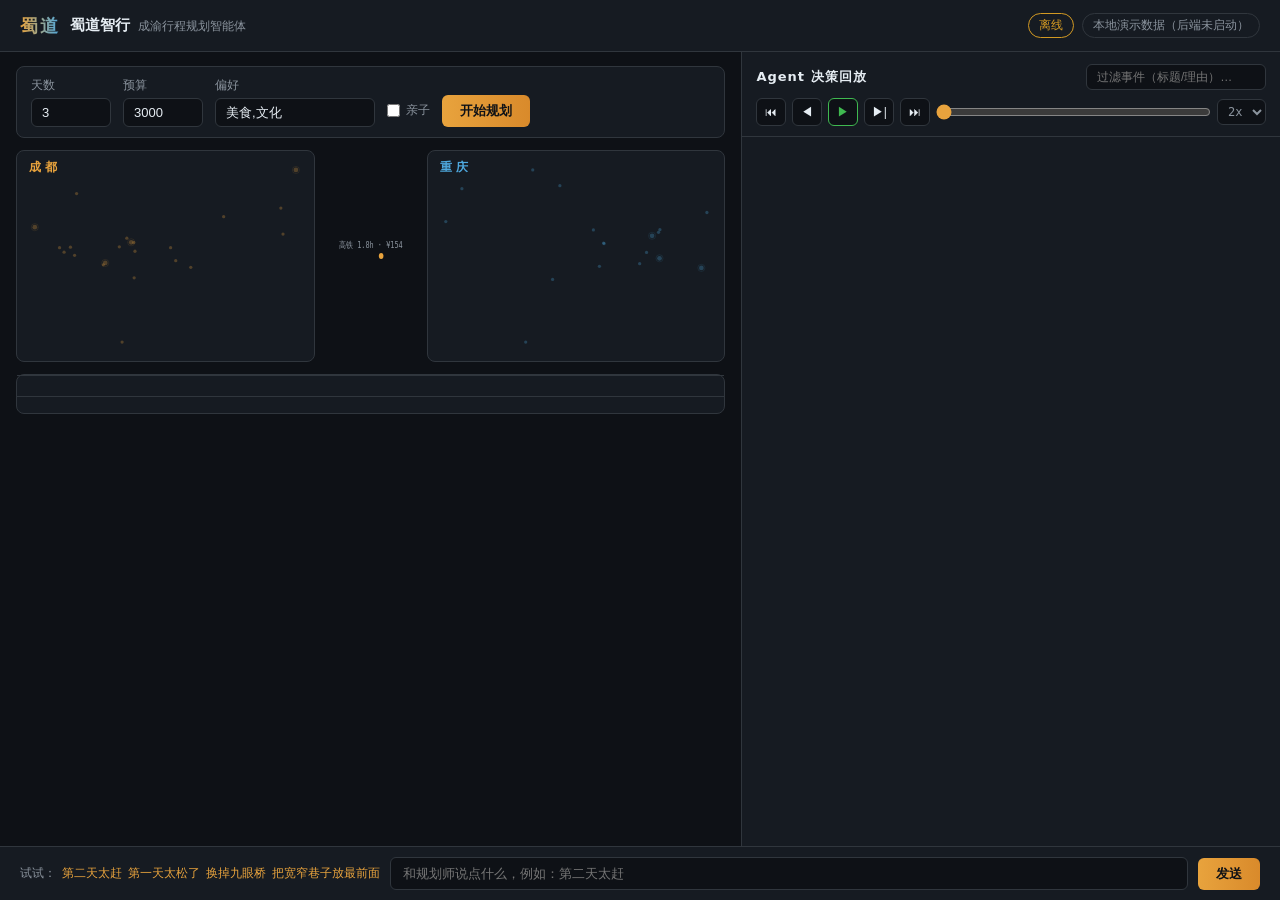
==== static/index.html @ ad7dbbbe "蜀道智行 W1+W2 基线：三段式管线 + FastAPI/SSE 后端 + 零构建前端（60 passed） - 规划→校验→叙事三段式管线：贪心装箱 + 软硬分级规则引擎（V3 软提醒 advis" ====
<!DOCTYPE html>
<html lang="zh-CN">
<head>
<meta charset="UTF-8">
<meta name="viewport" content="width=device-width, initial-scale=1.0">
<title>蜀道智行 · 成渝行程规划智能体</title>
<link rel="stylesheet" href="style.css">
</head>
<body>
<header class="topbar">
  <div class="brand">
    <span class="brand-mark">蜀道</span>
    <h1>蜀道智行<span class="brand-sub">成渝行程规划智能体</span></h1>
  </div>
  <div class="badges">
    <span class="badge badge-offline" id="badge-offline">离线</span>
    <span class="badge" id="badge-api">检测中…</span>
  </div>
</header>

<div class="layout">
  <!-- 左栏：参数 + 双城路线图 + 逐日行程 -->
  <main class="left">
    <form class="params" id="params-form">
      <label>天数<input id="p-days" type="number" min="1" max="5" value="3"></label>
      <label>预算<input id="p-budget" type="number" min="500" step="100" value="3000"></label>
      <label>偏好<input id="p-tags" type="text" value="美食,文化" placeholder="美食,文化,亲子…"></label>
      <label class="chk"><input id="p-family" type="checkbox">亲子</label>
      <button type="submit" class="btn-primary" id="btn-run">开始规划</button>
    </form>

    <section class="map-row">
      <div class="map-card">
        <div class="map-title c-cd">成都</div>
        <div id="map-chengdu" class="map-svg"></div>
      </div>
      <div class="rail-link" id="rail-link" title="成渝高铁 1.8h ¥154">
        <svg viewBox="0 0 120 40" preserveAspectRatio="none">
          <defs>
            <linearGradient id="railGrad" x1="0" y1="0" x2="1" y2="0">
              <stop offset="0" stop-color="#E8A33D"/>
              <stop offset="1" stop-color="#4EA8DE"/>
            </linearGradient>
          </defs>
          <line x1="4" y1="20" x2="116" y2="20" stroke="url(#railGrad)"
                stroke-width="2" stroke-dasharray="7 5" class="rail-dash"/>
          <circle r="3" fill="#E8A33D" class="rail-dot">
            <animateMotion dur="2.4s" repeatCount="indefinite" path="M4,20 L116,20"/>
          </circle>
          <text x="60" y="12" class="rail-text" text-anchor="middle">高铁 1.8h · ¥154</text>
        </svg>
      </div>
      <div class="map-card">
        <div class="map-title c-cq">重庆</div>
        <div id="map-chongqing" class="map-svg"></div>
      </div>
    </section>

    <section class="days">
      <nav class="day-tabs" id="day-tabs"></nav>
      <div class="day-panel" id="day-panel"></div>
      <div class="budget-bar" id="budget-bar"></div>
    </section>
  </main>

  <!-- 右栏：Agent 决策回放 -->
  <aside class="right">
    <div class="player-head">
      <h2>Agent 决策回放</h2>
      <input id="evt-search" type="search" placeholder="过滤事件（标题/理由）…">
    </div>
    <div class="player-ctrl">
      <button id="pc-first" title="跳到开头">⏮</button>
      <button id="pc-prev" title="上一步">◀</button>
      <button id="pc-play" class="pc-play" title="播放/暂停">▶</button>
      <button id="pc-next" title="下一步">▶|</button>
      <button id="pc-last" title="跳到结尾">⏭</button>
      <input id="pc-seek" type="range" min="0" max="0" value="0" step="1">
      <select id="pc-speed">
        <option value="1">1x</option><option value="2" selected>2x</option><option value="4">4x</option>
      </select>
    </div>
    <div class="evt-list" id="event-list"></div>
  </aside>
</div>

<footer class="chat-bar">
  <span class="chat-hint" id="chat-hints">试试：</span>
  <input id="chat-input" type="text" placeholder="和规划师说点什么，例如：第二天太赶">
  <button class="btn-primary" id="btn-send">发送</button>
</footer>

<script type="module" src="js/main.js"></script>
</body>
</html>
---- static/style.css ----
/* 蜀道智行 · 深色工程主题（设计方向：线性美学，1px 描边，无厚重阴影） */
:root {
  --bg: #0E1116;
  --panel: #161B22;
  --border: #30363D;
  --fg: #E6EDF3;
  --fg-dim: #8B949E;
  --cd: #E8A33D;          /* 成都·暖橙 */
  --cq: #4EA8DE;          /* 重庆·江蓝 */
  --bad: #F85149;         /* 硬违规 */
  --ok: #3FB950;          /* 校验通过 */
  --tool: #A371F7;        /* 工具调用 */
  --warn: #D29922;        /* advisory 软提醒 */
  --unfix: #DB6D28;       /* unfixable 停试 */
  --mono: ui-monospace, "JetBrains Mono", Consolas, monospace;
  --sans: system-ui, "PingFang SC", "Microsoft YaHei", sans-serif;
}

* { box-sizing: border-box; margin: 0; padding: 0; }
html, body { height: 100%; }
body {
  background: var(--bg);
  color: var(--fg);
  font-family: var(--sans);
  font-size: 14px;
  display: flex;
  flex-direction: column;
  overflow: hidden;
}

/* ── 顶栏 ─────────────────────────── */
.topbar {
  height: 52px; flex: none;
  display: flex; align-items: center; justify-content: space-between;
  padding: 0 20px;
  border-bottom: 1px solid var(--border);
  background: var(--panel);
}
.brand { display: flex; align-items: center; gap: 10px; }
.brand-mark {
  font-weight: 700; letter-spacing: 2px;
  background: linear-gradient(90deg, var(--cd), var(--cq));
  -webkit-background-clip: text; background-clip: text; color: transparent;
  font-size: 18px;
}
.topbar h1 { font-size: 15px; font-weight: 600; }
.brand-sub { color: var(--fg-dim); font-weight: 400; font-size: 12px; margin-left: 8px; }
.badges { display: flex; gap: 8px; }
.badge {
  font-size: 12px; padding: 3px 10px; border-radius: 999px;
  border: 1px solid var(--border); color: var(--fg-dim);
}
.badge-offline { border-color: var(--warn); color: var(--warn); }
.badge-live { border-color: var(--ok); color: var(--ok); }
.badge-error { border-color: var(--bad); color: var(--bad); font-weight: 600; }

/* ── 主布局 ────────────────────────── */
.layout {
  flex: 1; min-height: 0;
  display: grid;
  grid-template-columns: 58% 42%;
}
.left {
  padding: 14px 16px;
  display: flex; flex-direction: column; gap: 12px;
  overflow-y: auto;
  border-right: 1px solid var(--border);
}
.right {
  display: flex; flex-direction: column;
  min-height: 0; background: var(--panel);
}

/* ── 参数条 ────────────────────────── */
.params {
  display: flex; align-items: flex-end; gap: 12px;
  background: var(--panel); border: 1px solid var(--border);
  border-radius: 8px; padding: 10px 14px; flex-wrap: wrap;
}
.params label { display: flex; flex-direction: column; gap: 4px; font-size: 12px; color: var(--fg-dim); }
.params input[type="number"], .params input[type="text"] {
  background: var(--bg); border: 1px solid var(--border); border-radius: 6px;
  color: var(--fg); padding: 6px 10px; font-size: 13px; outline: none;
}
.params input:focus { border-color: var(--cd); }
#p-days, #p-budget { width: 80px; }
#p-tags { width: 160px; }
.chk { flex-direction: row !important; align-items: center; gap: 6px !important; padding-bottom: 8px; }
.btn-primary {
  background: linear-gradient(90deg, var(--cd), #d98a2b);
  border: none; border-radius: 6px; color: #0E1116;
  font-weight: 600; font-size: 13px; padding: 7px 18px; cursor: pointer;
  transition: opacity .15s;
}
.btn-primary:hover { opacity: .88; }
.btn-primary:disabled { opacity: .45; cursor: not-allowed; }

/* ── 双城地图 ─────────────────────── */
.map-row { display: flex; gap: 10px; align-items: stretch; }
.map-card {
  flex: 1; background: var(--panel); border: 1px solid var(--border);
  border-radius: 8px; overflow: hidden; position: relative;
}
.map-title {
  position: absolute; top: 8px; left: 12px; z-index: 2;
  font-size: 12px; letter-spacing: 4px; font-weight: 600;
}
.c-cd { color: var(--cd); }
.c-cq { color: var(--cq); }
.map-svg { height: 240px; }
.map-svg svg { width: 100%; height: 100%; display: block; }
.rail-link { width: 92px; flex: none; display: flex; align-items: center; }
.rail-link svg { width: 100%; height: 40px; }
.rail-dash { animation: railFlow 1.2s linear infinite; }
@keyframes railFlow { to { stroke-dashoffset: -24; } }
.rail-text { fill: var(--fg-dim); font-size: 9px; font-family: var(--mono); }

.poi-marker { cursor: pointer; transition: opacity .25s, r .2s; }
.poi-marker.dim { opacity: .28; }
.poi-marker.done { stroke: var(--ok); stroke-width: 1.5; }
.route-line { fill: none; stroke-linecap: round; stroke-linejoin: round; transition: opacity .3s; }
.route-line.dim { opacity: .12; }
.poi-tip {
  position: absolute; pointer-events: none; z-index: 5;
  background: #0d1117; border: 1px solid var(--border); border-radius: 6px;
  padding: 8px 10px; font-size: 12px; max-width: 220px;
  opacity: 0; transition: opacity .15s;
}
.poi-tip.on { opacity: 1; }
.poi-tip .t-name { font-weight: 600; margin-bottom: 4px; }
.poi-tip .t-row { color: var(--fg-dim); font-family: var(--mono); font-size: 11px; }

.daytag { font-family: var(--mono); font-size: 10px; fill: var(--fg-dim); }

/* ── 逐日行程 ─────────────────────── */
.days { background: var(--panel); border: 1px solid var(--border); border-radius: 8px; }
.day-tabs { display: flex; border-bottom: 1px solid var(--border); }
.day-tab {
  padding: 8px 18px; font-size: 13px; color: var(--fg-dim); cursor: pointer;
  border-bottom: 2px solid transparent; transition: color .15s;
}
.day-tab.on { color: var(--fg); border-bottom-color: var(--cd); font-weight: 600; }
.day-panel { padding: 10px 16px; max-height: 260px; overflow-y: auto; }

.it-item { display: flex; gap: 12px; padding: 8px 0; border-bottom: 1px dashed #21262d; }
.it-item:last-child { border-bottom: none; }
.it-time { font-family: var(--mono); font-size: 11px; color: var(--fg-dim); width: 88px; flex: none; padding-top: 2px; }
.it-body { flex: 1; min-width: 0; }
.it-name { font-weight: 600; font-size: 13px; }
.it-name .price { color: var(--warn); font-family: var(--mono); font-size: 11px; margin-left: 6px; }
.it-tags { margin: 4px 0; display: flex; flex-wrap: wrap; gap: 4px; }
.it-tag {
  font-size: 11px; color: var(--cd); border: 1px solid #3d2c12;
  background: #1a150b; border-radius: 4px; padding: 1px 6px;
}
.it-sum { color: var(--fg-dim); font-size: 12px; line-height: 1.5; }
.it-reasons { font-size: 11px; color: var(--fg-dim); margin-top: 3px; font-family: var(--mono); }
.it-meal { color: var(--fg-dim); font-size: 12px; }
.it-rail {
  height: 22px; border-radius: 5px; display: flex; align-items: center; padding-left: 10px;
  font-family: var(--mono); font-size: 11px; color: #0E1116; font-weight: 600;
  background: linear-gradient(90deg, var(--cd), var(--cq));
}
.it-item.advisory { border-left: 3px solid var(--warn); padding-left: 8px; }
/* F2：被规则移除的点位（行程卡删除线标记） */
.it-removed { opacity: .55; }
.it-removed .rm-tag {
  font-size: 10px; color: var(--bad); border: 1px solid #5b2320;
  background: #1d1210; border-radius: 4px; padding: 1px 6px; margin-left: 6px;
}
/* F5：流式跟随态——播放器置灰并提示"实时接收中" */
.player-ctrl.streaming { opacity: .55; }
.player-ctrl.streaming::after {
  content: "实时接收中…";
  font-size: 11px; color: var(--warn); margin-left: 6px; font-family: var(--mono);
}

.day-load {
  display: flex; gap: 16px; font-family: var(--mono); font-size: 11px;
  color: var(--fg-dim); padding: 8px 16px; border-top: 1px solid var(--border);
}
.day-load .over { color: var(--bad); font-weight: 600; }
.day-narrative {
  margin: 0 16px 10px; padding: 10px 12px; font-size: 12.5px; line-height: 1.7;
  color: #d0d7de; background: #10151c; border-left: 3px solid var(--cd); border-radius: 0 6px 6px 0;
}
.budget-bar {
  padding: 8px 16px; border-top: 1px solid var(--border);
  font-family: var(--mono); font-size: 12px; color: var(--fg-dim);
  display: flex; gap: 8px; align-items: center; flex-wrap: wrap;
}
.budget-bar .total { color: var(--fg); font-weight: 600; }
.budget-bar .over { color: var(--bad); }

/* ── 右侧：回放器 ─────────────────── */
.player-head {
  display: flex; align-items: center; justify-content: space-between;
  padding: 12px 14px 8px; gap: 10px;
}
.player-head h2 { font-size: 13px; font-weight: 600; letter-spacing: 1px; }
#evt-search {
  width: 180px; background: var(--bg); border: 1px solid var(--border);
  border-radius: 6px; color: var(--fg); padding: 5px 10px; font-size: 12px; outline: none;
}
.player-ctrl {
  display: flex; align-items: center; gap: 6px; padding: 0 14px 10px;
  border-bottom: 1px solid var(--border);
}
.player-ctrl button {
  background: var(--bg); border: 1px solid var(--border); color: var(--fg);
  border-radius: 6px; width: 30px; height: 28px; cursor: pointer; font-size: 12px;
  transition: border-color .15s;
}
.player-ctrl button:hover { border-color: var(--fg-dim); }
.pc-play { border-color: var(--ok) !important; color: var(--ok) !important; }
#pc-seek { flex: 1; accent-color: var(--cd); }
#pc-speed {
  background: var(--bg); color: var(--fg-dim); border: 1px solid var(--border);
  border-radius: 6px; font-size: 12px; padding: 4px 6px; font-family: var(--mono);
}

.evt-list { flex: 1; overflow-y: auto; padding: 8px 0 16px; }
.evt {
  display: grid; grid-template-columns: 44px 18px 1fr; gap: 6px;
  padding: 6px 14px; cursor: pointer; border-left: 2px solid transparent;
  transition: background .12s;
}
.evt:hover { background: #1c2128; }
.evt.cur { background: #1c2128; border-left-color: var(--cd); }
.evt.future { opacity: .38; }
.evt.hidden { display: none; }
.evt-seq { font-family: var(--mono); font-size: 11px; color: var(--fg-dim); padding-top: 1px; }
.evt-icon { font-size: 12px; text-align: center; padding-top: 1px; }
.evt-title { font-size: 12.5px; line-height: 1.45; }
.evt-reason {
  grid-column: 3; font-size: 11px; color: var(--fg-dim); line-height: 1.5;
  padding-left: 2px; word-break: break-all;
}
.evt-stage { font-size: 10px; font-family: var(--mono); margin-right: 6px; opacity: .8; }
.st-plan { color: var(--cq); }
.st-validate { color: var(--warn); }
.st-narrate { color: #d2a8ff; }
.st-system { color: var(--ok); }
.st-revise { color: var(--cd); }
/* type 图标着色（软硬分级） */
.ty-tool_call, .ty-tool_result { color: var(--tool); }
.ty-decision { color: var(--cd); }
.ty-violation { color: var(--bad); }
.ty-pass { color: var(--ok); }
.ty-advisory { color: var(--warn); }
.ty-unfixable { color: var(--unfix); }
.ty-fallback { color: var(--warn); }

/* ── 底部对话条 ────────────────────── */
.chat-bar {
  height: 54px; flex: none;
  display: flex; align-items: center; gap: 10px;
  padding: 0 20px; border-top: 1px solid var(--border); background: var(--panel);
}
.chat-hint { font-size: 12px; color: var(--fg-dim); white-space: nowrap; }
.chat-hint span { color: var(--cd); cursor: pointer; margin-left: 6px; }
.chat-hint span:hover { text-decoration: underline; }
#chat-input {
  flex: 1; background: var(--bg); border: 1px solid var(--border);
  border-radius: 6px; color: var(--fg); padding: 8px 12px; font-size: 13px; outline: none;
}
#chat-input:focus { border-color: var(--cd); }

/* ── 滚动条 ────────────────────────── */
::-webkit-scrollbar { width: 8px; height: 8px; }
::-webkit-scrollbar-thumb { background: var(--border); border-radius: 4px; }
::-webkit-scrollbar-track { background: transparent; }

/* ── 动效降级 ─────────────────────── */
@media (prefers-reduced-motion: reduce) {
  *, *::before, *::after { animation-duration: .01ms !important; transition-duration: .01ms !important; }
  .rail-dash { animation: none; }
}

/* ── 1366×768 适配 ────────────────── */
@media (max-width: 1400px) {
  .map-svg { height: 210px; }
  .day-panel { max-height: 220px; }
}
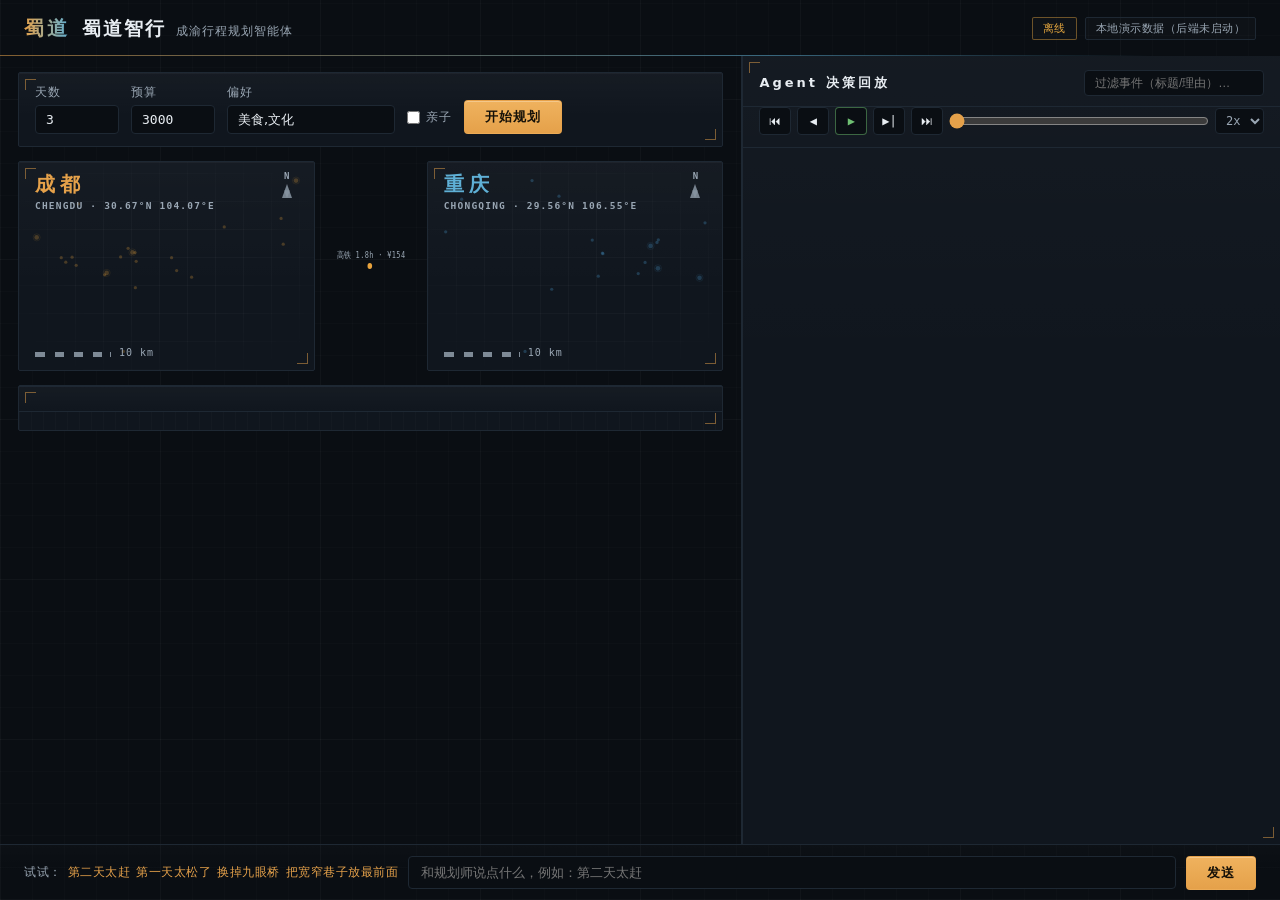
==== commit 2c94ff90: "Survey Atlas 视觉重设计：测绘图鉴方向（冒烟10/10 + 60 passed） - 墨色纸面色板替换 GitHub Dark；衬线标题+等宽读数双字体体系（零外部资源） - 图纸两级坐标" ====
--- a/static/index.html
+++ b/static/index.html
@@ -21,7 +21,7 @@
 <div class="layout">
   <!-- 左栏：参数 + 双城路线图 + 逐日行程 -->
   <main class="left">
-    <form class="params" id="params-form">
+    <form class="params panel-frame" id="params-form">
       <label>天数<input id="p-days" type="number" min="1" max="5" value="3"></label>
       <label>预算<input id="p-budget" type="number" min="500" step="100" value="3000"></label>
       <label>偏好<input id="p-tags" type="text" value="美食,文化" placeholder="美食,文化,亲子…"></label>
@@ -30,8 +30,12 @@
     </form>
 
     <section class="map-row">
-      <div class="map-card">
-        <div class="map-title c-cd">成都</div>
+      <div class="map-card panel-frame">
+        <div class="map-frame">
+          <div class="map-title c-cd"><span class="city-cn">成都</span><span class="city-meta">CHENGDU · 30.67°N 104.07°E</span></div>
+          <div class="map-scale"><span class="bar"></span>10 km</div>
+          <div class="compass"><span>N</span></div>
+        </div>
         <div id="map-chengdu" class="map-svg"></div>
       </div>
       <div class="rail-link" id="rail-link" title="成渝高铁 1.8h ¥154">
@@ -50,13 +54,17 @@
           <text x="60" y="12" class="rail-text" text-anchor="middle">高铁 1.8h · ¥154</text>
         </svg>
       </div>
-      <div class="map-card">
-        <div class="map-title c-cq">重庆</div>
+      <div class="map-card panel-frame">
+        <div class="map-frame">
+          <div class="map-title c-cq"><span class="city-cn">重庆</span><span class="city-meta">CHONGQING · 29.56°N 106.55°E</span></div>
+          <div class="map-scale"><span class="bar"></span>10 km</div>
+          <div class="compass"><span>N</span></div>
+        </div>
         <div id="map-chongqing" class="map-svg"></div>
       </div>
     </section>
 
-    <section class="days">
+    <section class="days panel-frame">
       <nav class="day-tabs" id="day-tabs"></nav>
       <div class="day-panel" id="day-panel"></div>
       <div class="budget-bar" id="budget-bar"></div>
@@ -64,7 +72,7 @@
   </main>
 
   <!-- 右栏：Agent 决策回放 -->
-  <aside class="right">
+  <aside class="right panel-frame">
     <div class="player-head">
       <h2>Agent 决策回放</h2>
       <input id="evt-search" type="search" placeholder="过滤事件（标题/理由）…">
--- a/static/style.css
+++ b/static/style.css
@@ -1,19 +1,31 @@
-/* 蜀道智行 · 深色工程主题（设计方向：线性美学，1px 描边，无厚重阴影） */
+/* ============================================================
+   蜀道智行 · Survey Atlas 视觉系统
+   方向：精密的西南旅行测绘图鉴——图廓 / 刻度 / 经纬网 / 图例
+   零外部资源：系统本地字体栈，纹理全部 CSS 渐变
+   ============================================================ */
+
 :root {
-  --bg: #0E1116;
-  --panel: #161B22;
-  --border: #30363D;
-  --fg: #E6EDF3;
-  --fg-dim: #8B949E;
-  --cd: #E8A33D;          /* 成都·暖橙 */
-  --cq: #4EA8DE;          /* 重庆·江蓝 */
-  --bad: #F85149;         /* 硬违规 */
-  --ok: #3FB950;          /* 校验通过 */
-  --tool: #A371F7;        /* 工具调用 */
-  --warn: #D29922;        /* advisory 软提醒 */
-  --unfix: #DB6D28;       /* unfixable 停试 */
-  --mono: ui-monospace, "JetBrains Mono", Consolas, monospace;
-  --sans: system-ui, "PingFang SC", "Microsoft YaHei", sans-serif;
+  /* 墨色纸面（冷调图纸底，不是纯黑） */
+  --bg:        #0A0E13;
+  --panel:     #10161E;
+  --border:    #1E2833;
+  --fg:        #E8EDF2;
+  --fg-dim:    #9AA7B4;
+  /* 城色：成都赭橙 / 重庆江青 */
+  --cd:        #E5A14A;
+  --cq:        #5FB0D6;
+  /* 状态色（暗底提亮） */
+  --bad:       #E5645E;
+  --ok:        #6FBF73;
+  --tool:      #A98BE0;
+  --warn:      #E0A33E;
+  --unfix:     #DB6D28;
+  /* 字体：标题衬线（出版物感）/ 正文黑体 / 读数等宽 */
+  --font-display: "Source Han Serif SC", "Noto Serif CJK SC", "Songti SC",
+                   "STSong", "SimSun", Georgia, serif;
+  --font-body:    "PingFang SC", "Microsoft YaHei", "Hiragino Sans GB", system-ui, sans-serif;
+  --mono:         ui-monospace, "SF Mono", "JetBrains Mono", "Cascadia Mono", Consolas, monospace;
+  --sans:         var(--font-body);   /* 兼容旧变量名 */
 }
 
 * { box-sizing: border-box; margin: 0; padding: 0; }
@@ -21,228 +33,448 @@
 body {
   background: var(--bg);
   color: var(--fg);
-  font-family: var(--sans);
+  font-family: var(--font-body);
   font-size: 14px;
   display: flex;
   flex-direction: column;
   overflow: hidden;
 }
 
-/* ── 顶栏 ─────────────────────────── */
+/* ── 图纸底纹：等距坐标网格（两级）────────────────────── */
+body::before {
+  content: ""; position: fixed; inset: 0; pointer-events: none; z-index: 0;
+  background-image:
+    repeating-linear-gradient(0deg,  rgba(255,255,255,.014) 0 1px, transparent 1px 32px),
+    repeating-linear-gradient(90deg, rgba(255,255,255,.014) 0 1px, transparent 1px 32px);
+}
+body::after {
+  content: ""; position: fixed; inset: 0; pointer-events: none; z-index: 0;
+  background-image:
+    repeating-linear-gradient(0deg,  rgba(255,255,255,.02) 0 1px, transparent 1px 160px),
+    repeating-linear-gradient(90deg, rgba(255,255,255,.02) 0 1px, transparent 1px 160px);
+}
+.topbar, .layout, .chat-bar { position: relative; z-index: 1; }
+
+/* ── 图廓角标（新增 class，叠加在既有面板上）──────────── */
+.panel-frame { position: relative; }
+.panel-frame::before, .panel-frame::after {
+  content: ""; position: absolute; width: 10px; height: 10px; pointer-events: none; z-index: 3;
+  border-color: rgba(229,161,74,.5); border-style: solid; border-width: 0;
+}
+.panel-frame::before { top: 6px; left: 6px;  border-top-width: 1px; border-left-width: 1px; }
+.panel-frame::after  { bottom: 6px; right: 6px; border-bottom-width: 1px; border-right-width: 1px; }
+
+/* 面板统一质感：色阶 + 顶部压印高光，不靠厚边框 */
+.atlas-panel {
+  background: linear-gradient(180deg, rgba(255,255,255,.022), transparent 60%), var(--panel);
+  box-shadow: inset 0 1px 0 rgba(255,255,255,.035);
+  border: 1px solid var(--border);
+  border-radius: 2px;
+}
+
+/* ═══ 顶栏：透明 + 双色渐变细线 ═════════════════════ */
 .topbar {
-  height: 52px; flex: none;
+  height: 56px; flex: none;
   display: flex; align-items: center; justify-content: space-between;
-  padding: 0 20px;
-  border-bottom: 1px solid var(--border);
-  background: var(--panel);
-}
-.brand { display: flex; align-items: center; gap: 10px; }
+  padding: 0 24px;
+  background: transparent;
+  border-bottom: none;
+}
+.topbar::after {
+  content: ""; position: absolute; left: 0; right: 0; bottom: 0; height: 1px;
+  background: linear-gradient(90deg, var(--cd), var(--cq) 60%, transparent 90%);
+  opacity: .55;
+}
+.brand { display: flex; align-items: baseline; gap: 12px; }
 .brand-mark {
-  font-weight: 700; letter-spacing: 2px;
+  font-family: var(--font-display);
+  font-weight: 700; letter-spacing: 3px; font-size: 20px;
   background: linear-gradient(90deg, var(--cd), var(--cq));
   -webkit-background-clip: text; background-clip: text; color: transparent;
-  font-size: 18px;
-}
-.topbar h1 { font-size: 15px; font-weight: 600; }
-.brand-sub { color: var(--fg-dim); font-weight: 400; font-size: 12px; margin-left: 8px; }
+}
+.topbar h1 {
+  font-family: var(--font-display);
+  font-size: 22px; font-weight: 600; letter-spacing: 2px; line-height: 1;
+}
+.brand-sub {
+  font-family: var(--font-body);
+  color: var(--fg-dim); font-weight: 400; font-size: 12px;
+  margin-left: 10px; letter-spacing: 1px;
+}
 .badges { display: flex; gap: 8px; }
 .badge {
-  font-size: 12px; padding: 3px 10px; border-radius: 999px;
+  font-family: var(--mono); font-size: 11px; letter-spacing: .5px;
+  padding: 3px 10px; border-radius: 2px;
   border: 1px solid var(--border); color: var(--fg-dim);
-}
-.badge-offline { border-color: var(--warn); color: var(--warn); }
-.badge-live { border-color: var(--ok); color: var(--ok); }
-.badge-error { border-color: var(--bad); color: var(--bad); font-weight: 600; }
-
-/* ── 主布局 ────────────────────────── */
+  background: rgba(255,255,255,.02);
+  font-variant-numeric: tabular-nums;
+}
+.badge-offline { border-color: rgba(224,163,62,.45); color: var(--warn); }
+.badge-live { border-color: rgba(111,191,115,.45); color: var(--ok); }
+.badge-error { border-color: rgba(229,100,94,.55); color: var(--bad); font-weight: 600; }
+
+/* ═══ 主布局 ═════════════════════════════════════════ */
 .layout {
   flex: 1; min-height: 0;
   display: grid;
   grid-template-columns: 58% 42%;
 }
 .left {
-  padding: 14px 16px;
-  display: flex; flex-direction: column; gap: 12px;
+  padding: 16px 18px;
+  display: flex; flex-direction: column; gap: 14px;
   overflow-y: auto;
   border-right: 1px solid var(--border);
 }
 .right {
   display: flex; flex-direction: column;
-  min-height: 0; background: var(--panel);
-}
-
-/* ── 参数条 ────────────────────────── */
+  min-height: 0;
+  background: linear-gradient(180deg, rgba(255,255,255,.02), transparent 40%), var(--panel);
+  border-left: 1px solid var(--border);
+}
+
+/* ═══ 参数条：最安静的面板 ═══════════════════════════ */
 .params {
   display: flex; align-items: flex-end; gap: 12px;
-  background: var(--panel); border: 1px solid var(--border);
-  border-radius: 8px; padding: 10px 14px; flex-wrap: wrap;
-}
-.params label { display: flex; flex-direction: column; gap: 4px; font-size: 12px; color: var(--fg-dim); }
+  background: linear-gradient(180deg, rgba(255,255,255,.022), transparent 60%), var(--panel);
+  box-shadow: inset 0 1px 0 rgba(255,255,255,.035);
+  border: 1px solid var(--border);
+  border-radius: 2px;
+  padding: 12px 16px; flex-wrap: wrap;
+}
+.params label {
+  display: flex; flex-direction: column; gap: 5px;
+  font-size: 11.5px; color: var(--fg-dim); letter-spacing: 1px;
+}
 .params input[type="number"], .params input[type="text"] {
-  background: var(--bg); border: 1px solid var(--border); border-radius: 6px;
+  background: var(--bg); border: 1px solid var(--border); border-radius: 4px;
   color: var(--fg); padding: 6px 10px; font-size: 13px; outline: none;
+  font-family: var(--mono); font-variant-numeric: tabular-nums;
+  transition: border-color .15s;
 }
 .params input:focus { border-color: var(--cd); }
-#p-days, #p-budget { width: 80px; }
-#p-tags { width: 160px; }
-.chk { flex-direction: row !important; align-items: center; gap: 6px !important; padding-bottom: 8px; }
+#p-days, #p-budget { width: 84px; }
+#p-tags { width: 168px; font-family: var(--font-body); }
+.chk { flex-direction: row !important; align-items: center; gap: 6px !important; padding-bottom: 9px; }
 .btn-primary {
-  background: linear-gradient(90deg, var(--cd), #d98a2b);
-  border: none; border-radius: 6px; color: #0E1116;
-  font-weight: 600; font-size: 13px; padding: 7px 18px; cursor: pointer;
-  transition: opacity .15s;
-}
-.btn-primary:hover { opacity: .88; }
-.btn-primary:disabled { opacity: .45; cursor: not-allowed; }
-
-/* ── 双城地图 ─────────────────────── */
+  background: linear-gradient(180deg, #EFB25E, var(--cd));
+  border: 1px solid rgba(229,161,74,.4);
+  border-radius: 4px; color: #141008;
+  font-weight: 600; font-size: 13px; letter-spacing: 1px;
+  padding: 7px 20px; cursor: pointer;
+  box-shadow: inset 0 1px 0 rgba(255,255,255,.28);
+  transition: opacity .15s, transform .1s;
+}
+.btn-primary:hover { opacity: .92; }
+.btn-primary:active { transform: translateY(1px); }
+.btn-primary:disabled { opacity: .45; cursor: not-allowed; transform: none; }
+
+/* ═══ 双城地图卡 = 测绘图幅（视觉主角）══════════════ */
 .map-row { display: flex; gap: 10px; align-items: stretch; }
 .map-card {
-  flex: 1; background: var(--panel); border: 1px solid var(--border);
-  border-radius: 8px; overflow: hidden; position: relative;
-}
+  flex: 1;
+  background: linear-gradient(180deg, rgba(255,255,255,.022), transparent 60%), var(--panel);
+  box-shadow: inset 0 1px 0 rgba(255,255,255,.035);
+  border: 1px solid var(--border);
+  border-radius: 2px;
+  overflow: hidden; position: relative;
+}
+/* 图幅标题：衬线大字 + 等宽坐标注记 */
 .map-title {
-  position: absolute; top: 8px; left: 12px; z-index: 2;
-  font-size: 12px; letter-spacing: 4px; font-weight: 600;
+  position: absolute; top: 12px; left: 16px; z-index: 2;
+  font-family: var(--font-display);
+  font-size: 24px; font-weight: 600; letter-spacing: 6px; line-height: 1;
 }
 .c-cd { color: var(--cd); }
 .c-cq { color: var(--cq); }
-.map-svg { height: 240px; }
+.city-meta {
+  display: block; margin-top: 7px;
+  font-family: var(--mono); font-size: 9.5px; letter-spacing: 1.2px;
+  color: var(--fg-dim); text-transform: uppercase;
+  font-variant-numeric: tabular-nums;
+}
+/* 图廓装饰：比例尺 + 指北针（纯 CSS，pointer-events 穿透） */
+.map-frame { position: absolute; inset: 0; pointer-events: none; z-index: 2; }
+.map-scale {
+  position: absolute; left: 16px; bottom: 12px;
+  font-family: var(--mono); font-size: 10px; color: var(--fg-dim); letter-spacing: 1px;
+  font-variant-numeric: tabular-nums;
+}
+.map-scale .bar {
+  display: inline-block; width: 76px; height: 5px; margin-right: 8px; vertical-align: -1px;
+  background: repeating-linear-gradient(90deg, var(--fg-dim) 0 9px, transparent 9px 19px);
+  border-left: 1px solid var(--fg-dim); border-right: 1px solid var(--fg-dim);
+  opacity: .8;
+}
+.compass { position: absolute; right: 14px; top: 12px; width: 26px; height: 30px; }
+.compass::before {
+  content: ""; position: absolute; left: 50%; top: 50%;
+  transform: translate(-50%, -35%);
+  width: 0; height: 0;
+  border-left: 5px solid transparent; border-right: 5px solid transparent;
+  border-bottom: 14px solid var(--fg-dim);
+  opacity: .75;
+}
+.compass::after {
+  content: ""; position: absolute; left: 50%; top: 50%;
+  transform: translate(-50%, 15%);
+  width: 0; height: 0;
+  border-left: 3px solid transparent; border-right: 3px solid transparent;
+  border-top: 8px solid var(--fg-dim);
+  opacity: .4;
+}
+.compass span {
+  position: absolute; top: -3px; left: 50%; transform: translateX(-50%);
+  font-family: var(--mono); font-weight: 600; font-size: 9px; color: var(--fg-dim);
+}
+/* 图幅内的经纬网：中心密、边缘淡 */
+.map-svg { height: 240px; position: relative; }
+.map-svg::before {
+  content: ""; position: absolute; inset: 0; pointer-events: none; z-index: 1;
+  background-image:
+    repeating-linear-gradient(0deg,  rgba(255,255,255,.028) 0 1px, transparent 1px 28px),
+    repeating-linear-gradient(90deg, rgba(255,255,255,.028) 0 1px, transparent 1px 28px);
+  -webkit-mask-image: radial-gradient(ellipse at center, #000 40%, transparent 92%);
+          mask-image: radial-gradient(ellipse at center, #000 40%, transparent 92%);
+}
 .map-svg svg { width: 100%; height: 100%; display: block; }
+
+/* 高铁连线 */
 .rail-link { width: 92px; flex: none; display: flex; align-items: center; }
 .rail-link svg { width: 100%; height: 40px; }
 .rail-dash { animation: railFlow 1.2s linear infinite; }
 @keyframes railFlow { to { stroke-dashoffset: -24; } }
-.rail-text { fill: var(--fg-dim); font-size: 9px; font-family: var(--mono); }
-
-.poi-marker { cursor: pointer; transition: opacity .25s, r .2s; }
-.poi-marker.dim { opacity: .28; }
-.poi-marker.done { stroke: var(--ok); stroke-width: 1.5; }
+.rail-text { fill: var(--fg-dim); font-size: 9px; font-family: var(--mono); letter-spacing: .5px; }
+
+/* 点位与路线（SVG 内元素由 JS 生成，样式在此接管） */
+.poi-marker { cursor: pointer; transition: opacity .25s; }
+.poi-marker.dim { opacity: .26; }
+.poi-marker.done { stroke: rgba(111,191,115,.65); stroke-width: 1.5; }
 .route-line { fill: none; stroke-linecap: round; stroke-linejoin: round; transition: opacity .3s; }
-.route-line.dim { opacity: .12; }
+.route-line.dim { opacity: .14; }
+/* 路线描绘动画：当前天实线从起点画到终点（切换天时重画，有生命感） */
+.route-line:not(.dim) {
+  stroke-dasharray: 2400;
+  stroke-dashoffset: 2400;
+  animation: routeDraw 1.1s ease-out forwards;
+}
+@keyframes routeDraw { to { stroke-dashoffset: 0; } }
+.daytag { font-family: var(--mono); font-size: 10px; fill: var(--fg-dim); letter-spacing: .5px; }
+
+/* 点位浮层 */
 .poi-tip {
   position: absolute; pointer-events: none; z-index: 5;
-  background: #0d1117; border: 1px solid var(--border); border-radius: 6px;
+  background: #0B1017; border: 1px solid var(--border); border-radius: 2px;
   padding: 8px 10px; font-size: 12px; max-width: 220px;
   opacity: 0; transition: opacity .15s;
+  box-shadow: inset 0 1px 0 rgba(255,255,255,.03), 0 4px 16px rgba(0,0,0,.4);
 }
 .poi-tip.on { opacity: 1; }
-.poi-tip .t-name { font-weight: 600; margin-bottom: 4px; }
-.poi-tip .t-row { color: var(--fg-dim); font-family: var(--mono); font-size: 11px; }
-
-.daytag { font-family: var(--mono); font-size: 10px; fill: var(--fg-dim); }
-
-/* ── 逐日行程 ─────────────────────── */
-.days { background: var(--panel); border: 1px solid var(--border); border-radius: 8px; }
+.poi-tip .t-name { font-family: var(--font-display); font-weight: 600; font-size: 13.5px; margin-bottom: 4px; }
+.poi-tip .t-row { color: var(--fg-dim); font-family: var(--mono); font-size: 11px; font-variant-numeric: tabular-nums; }
+
+/* ═══ 逐日行程卡 = 图鉴条目 ══════════════════════════ */
+.days {
+  background: linear-gradient(180deg, rgba(255,255,255,.022), transparent 60%), var(--panel);
+  box-shadow: inset 0 1px 0 rgba(255,255,255,.035);
+  border: 1px solid var(--border);
+  border-radius: 2px;
+}
 .day-tabs { display: flex; border-bottom: 1px solid var(--border); }
 .day-tab {
-  padding: 8px 18px; font-size: 13px; color: var(--fg-dim); cursor: pointer;
-  border-bottom: 2px solid transparent; transition: color .15s;
-}
-.day-tab.on { color: var(--fg); border-bottom-color: var(--cd); font-weight: 600; }
-.day-panel { padding: 10px 16px; max-height: 260px; overflow-y: auto; }
-
-.it-item { display: flex; gap: 12px; padding: 8px 0; border-bottom: 1px dashed #21262d; }
+  padding: 9px 20px; font-size: 13px; letter-spacing: .5px;
+  color: var(--fg-dim); cursor: pointer;
+  border-bottom: 2px solid transparent; font-weight: 400;
+  transition: color .15s;
+}
+.day-tab:hover { color: var(--fg); }
+.day-tab.on {
+  color: var(--fg); font-weight: 600;
+  border-bottom: 2px solid;
+  border-image: linear-gradient(90deg, var(--cd), var(--cq)) 1;
+}
+.day-panel { padding: 12px 18px; max-height: 262px; overflow-y: auto; }
+
+/* 条目左侧的图鉴时间轴：贯穿竖线 + 节点圆点 */
+.it-item { position: relative; display: flex; gap: 14px; padding: 9px 0 9px 0; border-bottom: 1px dashed #1A232D; }
 .it-item:last-child { border-bottom: none; }
-.it-time { font-family: var(--mono); font-size: 11px; color: var(--fg-dim); width: 88px; flex: none; padding-top: 2px; }
-.it-body { flex: 1; min-width: 0; }
-.it-name { font-weight: 600; font-size: 13px; }
-.it-name .price { color: var(--warn); font-family: var(--mono); font-size: 11px; margin-left: 6px; }
-.it-tags { margin: 4px 0; display: flex; flex-wrap: wrap; gap: 4px; }
+.it-item::before {
+  content: ""; position: absolute; left: 96px; top: 0; bottom: 0; width: 1px;
+  background: linear-gradient(180deg, transparent, var(--border) 8%, var(--border) 92%, transparent);
+}
+.it-item::after {
+  content: ""; position: absolute; left: 93px; top: 13px;
+  width: 7px; height: 7px; border-radius: 50%;
+  border: 1px solid var(--cd); background: var(--panel); z-index: 1;
+}
+.it-item.it-meal::before { opacity: .4; }
+.it-item.it-meal::after { border-color: var(--fg-dim); width: 5px; height: 5px; left: 94px; }
+.it-item:has(.it-rail)::after { border-radius: 1px; border-color: var(--cq); }
+.it-item:has(.it-rail)::before {
+  background: linear-gradient(180deg, var(--cd), var(--cq));
+  opacity: .5;
+}
+.it-time {
+  font-family: var(--mono); font-size: 11px; color: var(--fg-dim); width: 80px; flex: none; padding-top: 3px;
+  font-variant-numeric: tabular-nums; letter-spacing: .3px;
+}
+.it-body { flex: 1; min-width: 0; padding-left: 14px; }
+.it-name { font-family: var(--font-display); font-weight: 600; font-size: 13.5px; letter-spacing: .3px; }
+.it-name .price { color: var(--warn); font-family: var(--mono); font-size: 11px; margin-left: 6px; font-variant-numeric: tabular-nums; }
+.it-tags { margin: 5px 0; display: flex; flex-wrap: wrap; gap: 5px; }
 .it-tag {
-  font-size: 11px; color: var(--cd); border: 1px solid #3d2c12;
-  background: #1a150b; border-radius: 4px; padding: 1px 6px;
-}
-.it-sum { color: var(--fg-dim); font-size: 12px; line-height: 1.5; }
-.it-reasons { font-size: 11px; color: var(--fg-dim); margin-top: 3px; font-family: var(--mono); }
-.it-meal { color: var(--fg-dim); font-size: 12px; }
+  font-size: 11px; color: var(--cd);
+  background: rgba(229,161,74,.12);
+  border-radius: 2px; padding: 1.5px 7px;
+  letter-spacing: .3px;
+}
+.it-sum { color: var(--fg-dim); font-size: 12px; line-height: 1.75; }
+.it-reasons { font-size: 11px; color: var(--fg-dim); margin-top: 4px; font-family: var(--mono); font-variant-numeric: tabular-nums; }
+.it-meal { color: var(--fg-dim); font-size: 12px; letter-spacing: 2px; }
 .it-rail {
-  height: 22px; border-radius: 5px; display: flex; align-items: center; padding-left: 10px;
-  font-family: var(--mono); font-size: 11px; color: #0E1116; font-weight: 600;
+  height: 24px; border-radius: 2px; display: flex; align-items: center; padding-left: 12px;
+  font-family: var(--mono); font-size: 11px; color: #0E1116; font-weight: 600; letter-spacing: .5px;
   background: linear-gradient(90deg, var(--cd), var(--cq));
 }
-.it-item.advisory { border-left: 3px solid var(--warn); padding-left: 8px; }
-/* F2：被规则移除的点位（行程卡删除线标记） */
+.it-item.advisory { border-left: 3px solid var(--warn); padding-left: 10px; }
+.it-item.advisory::after { border-color: var(--warn); }
+/* 被规则移除的点位 */
 .it-removed { opacity: .55; }
+.it-removed::after { border-color: var(--bad); }
 .it-removed .rm-tag {
-  font-size: 10px; color: var(--bad); border: 1px solid #5b2320;
-  background: #1d1210; border-radius: 4px; padding: 1px 6px; margin-left: 6px;
-}
-/* F5：流式跟随态——播放器置灰并提示"实时接收中" */
+  font-size: 10px; color: var(--bad);
+  background: rgba(229,100,94,.12); border-radius: 2px;
+  padding: 1px 6px; margin-left: 6px;
+}
+
+/* 负载条 / 预算条：仪器读数（等宽 + 底部刻度纹理） */
+.day-load {
+  display: flex; gap: 20px; font-family: var(--mono); font-size: 11px; letter-spacing: .5px;
+  color: var(--fg-dim); padding: 9px 18px; border-top: 1px solid var(--border);
+  font-variant-numeric: tabular-nums;
+  background: repeating-linear-gradient(90deg, rgba(255,255,255,.015) 0 1px, transparent 1px 12px);
+}
+.day-load .over { color: var(--bad); font-weight: 600; }
+.day-narrative {
+  margin: 0 18px 12px; padding: 10px 14px;
+  font-family: var(--font-display); font-size: 13px; line-height: 1.9;
+  color: #CBD5DE;
+  background: rgba(255,255,255,.012);
+  border-left: 2px solid var(--cd); border-radius: 0 2px 2px 0;
+}
+.budget-bar {
+  padding: 9px 18px; border-top: 1px solid var(--border);
+  font-family: var(--mono); font-size: 12px; color: var(--fg-dim); letter-spacing: .3px;
+  display: flex; gap: 8px; align-items: center; flex-wrap: wrap;
+  font-variant-numeric: tabular-nums;
+  background: repeating-linear-gradient(90deg, rgba(255,255,255,.015) 0 1px, transparent 1px 12px);
+}
+.budget-bar .total { color: var(--fg); font-weight: 600; }
+.budget-bar .over { color: var(--bad); }
+
+/* ═══ 事件日志 = 决策时间轴（全场视觉焦点）════════════ */
+.player-head {
+  display: flex; align-items: center; justify-content: space-between;
+  padding: 14px 16px 10px; gap: 10px;
+  border-bottom: 1px solid var(--border);
+}
+.player-head h2 {
+  font-size: 13px; font-weight: 600; letter-spacing: 3px;
+  color: var(--fg);
+}
+#evt-search {
+  width: 180px; background: var(--bg); border: 1px solid var(--border);
+  border-radius: 4px; color: var(--fg); padding: 5px 10px; font-size: 12px; outline: none;
+  transition: border-color .15s;
+}
+#evt-search:focus { border-color: var(--cd); }
+.player-ctrl {
+  display: flex; align-items: center; gap: 6px; padding: 0 16px 12px;
+  border-bottom: 1px solid var(--border);
+}
+.player-ctrl button {
+  background: var(--bg); border: 1px solid var(--border); color: var(--fg);
+  border-radius: 4px; width: 32px; height: 28px; cursor: pointer; font-size: 12px;
+  font-family: var(--mono);
+  transition: border-color .15s, color .15s;
+}
+.player-ctrl button:hover { border-color: var(--fg-dim); }
+.player-ctrl button:disabled { opacity: .4; cursor: not-allowed; }
+.pc-play { border-color: rgba(111,191,115,.5) !important; color: var(--ok) !important; }
+#pc-seek { flex: 1; accent-color: var(--cd); }
+#pc-speed {
+  background: var(--bg); color: var(--fg-dim); border: 1px solid var(--border);
+  border-radius: 4px; font-size: 12px; padding: 4px 6px; font-family: var(--mono);
+}
 .player-ctrl.streaming { opacity: .55; }
 .player-ctrl.streaming::after {
   content: "实时接收中…";
   font-size: 11px; color: var(--warn); margin-left: 6px; font-family: var(--mono);
 }
 
-.day-load {
-  display: flex; gap: 16px; font-family: var(--mono); font-size: 11px;
-  color: var(--fg-dim); padding: 8px 16px; border-top: 1px solid var(--border);
-}
-.day-load .over { color: var(--bad); font-weight: 600; }
-.day-narrative {
-  margin: 0 16px 10px; padding: 10px 12px; font-size: 12.5px; line-height: 1.7;
-  color: #d0d7de; background: #10151c; border-left: 3px solid var(--cd); border-radius: 0 6px 6px 0;
-}
-.budget-bar {
-  padding: 8px 16px; border-top: 1px solid var(--border);
-  font-family: var(--mono); font-size: 12px; color: var(--fg-dim);
-  display: flex; gap: 8px; align-items: center; flex-wrap: wrap;
-}
-.budget-bar .total { color: var(--fg); font-weight: 600; }
-.budget-bar .over { color: var(--bad); }
-
-/* ── 右侧：回放器 ─────────────────── */
-.player-head {
-  display: flex; align-items: center; justify-content: space-between;
-  padding: 12px 14px 8px; gap: 10px;
-}
-.player-head h2 { font-size: 13px; font-weight: 600; letter-spacing: 1px; }
-#evt-search {
-  width: 180px; background: var(--bg); border: 1px solid var(--border);
-  border-radius: 6px; color: var(--fg); padding: 5px 10px; font-size: 12px; outline: none;
-}
-.player-ctrl {
-  display: flex; align-items: center; gap: 6px; padding: 0 14px 10px;
-  border-bottom: 1px solid var(--border);
-}
-.player-ctrl button {
-  background: var(--bg); border: 1px solid var(--border); color: var(--fg);
-  border-radius: 6px; width: 30px; height: 28px; cursor: pointer; font-size: 12px;
-  transition: border-color .15s;
-}
-.player-ctrl button:hover { border-color: var(--fg-dim); }
-.pc-play { border-color: var(--ok) !important; color: var(--ok) !important; }
-#pc-seek { flex: 1; accent-color: var(--cd); }
-#pc-speed {
-  background: var(--bg); color: var(--fg-dim); border: 1px solid var(--border);
-  border-radius: 6px; font-size: 12px; padding: 4px 6px; font-family: var(--mono);
-}
-
-.evt-list { flex: 1; overflow-y: auto; padding: 8px 0 16px; }
+/* ── 垂直时间轴：贯穿连接线穿过节点圆心 ──────────────── */
+.evt-list { flex: 1; overflow-y: auto; padding: 10px 0 18px; }
 .evt {
+  position: relative;
   display: grid; grid-template-columns: 44px 18px 1fr; gap: 6px;
-  padding: 6px 14px; cursor: pointer; border-left: 2px solid transparent;
-  transition: background .12s;
-}
-.evt:hover { background: #1c2128; }
-.evt.cur { background: #1c2128; border-left-color: var(--cd); }
-.evt.future { opacity: .38; }
+  padding: 7px 16px; cursor: pointer; border-left: 2px solid transparent;
+  transition: background .2s, border-color .2s;
+}
+.evt::before {
+  content: ""; position: absolute; left: 75px; top: 0; bottom: 0; width: 1px;
+  background: linear-gradient(180deg, transparent, var(--border) 10%, var(--border) 90%, transparent);
+}
+.evt:first-child::before { top: 50%; }
+.evt:last-child::before { bottom: 50%; }
+.evt:hover { background: rgba(255,255,255,.024); }
 .evt.hidden { display: none; }
-.evt-seq { font-family: var(--mono); font-size: 11px; color: var(--fg-dim); padding-top: 1px; }
-.evt-icon { font-size: 12px; text-align: center; padding-top: 1px; }
-.evt-title { font-size: 12.5px; line-height: 1.45; }
+.evt.cur {
+  background: linear-gradient(90deg, rgba(229,161,74,.10), transparent 70%);
+  border-left-color: var(--cd);
+}
+/* 节点圆环：border 取当前 type 颜色（currentColor） */
+.evt-icon {
+  position: relative; z-index: 1;
+  width: 18px; height: 18px; border-radius: 50%;
+  display: grid; place-items: center;
+  background: var(--panel);
+  border: 1px solid currentColor;
+  font-size: 9.5px; line-height: 1;
+  transition: transform .2s, box-shadow .2s;
+}
+.evt.cur .evt-icon {
+  box-shadow: 0 0 0 3px rgba(229,161,74,.18);
+  transform: scale(1.12);
+}
+.evt-seq {
+  font-family: var(--mono); font-size: 10px; color: var(--fg-dim);
+  padding-top: 4px; font-variant-numeric: tabular-nums; letter-spacing: .5px;
+}
+.evt-title { font-size: 12.5px; line-height: 1.5; padding-top: 1px; }
+/* reason：引用块——全场最重要的文字，要一眼扫到 */
 .evt-reason {
-  grid-column: 3; font-size: 11px; color: var(--fg-dim); line-height: 1.5;
-  padding-left: 2px; word-break: break-all;
-}
-.evt-stage { font-size: 10px; font-family: var(--mono); margin-right: 6px; opacity: .8; }
+  grid-column: 3; font-size: 12px; color: var(--fg-dim); line-height: 1.65;
+  border-left: 2px solid var(--border);
+  padding: 2px 0 2px 10px; margin-top: 3px;
+  word-break: break-all;
+  transition: color .2s, border-color .2s;
+}
+.evt.cur .evt-reason { color: var(--fg); border-left-color: var(--cd); }
+/* 阶段标签：小色块（色相随 stage） */
+.evt-stage {
+  display: inline-block; font-size: 9.5px; letter-spacing: .6px; padding: 1px 5px;
+  border-radius: 2px;
+  background: color-mix(in srgb, currentColor 16%, transparent);
+  color: var(--cq);
+  margin-right: 6px;
+  font-family: var(--mono);
+  vertical-align: 1px;
+}
 .st-plan { color: var(--cq); }
 .st-validate { color: var(--warn); }
-.st-narrate { color: #d2a8ff; }
+.st-narrate { color: #D2A8FF; }
 .st-system { color: var(--ok); }
 .st-revise { color: var(--cd); }
-/* type 图标着色（软硬分级） */
+/* type 图标着色（软硬分级的视觉语义） */
 .ty-tool_call, .ty-tool_result { color: var(--tool); }
 .ty-decision { color: var(--cd); }
 .ty-violation { color: var(--bad); }
@@ -250,35 +482,81 @@
 .ty-advisory { color: var(--warn); }
 .ty-unfixable { color: var(--unfix); }
 .ty-fallback { color: var(--warn); }
-
-/* ── 底部对话条 ────────────────────── */
+/* 未来态：去饱和，像"未发生" */
+.evt.future { filter: saturate(.25); opacity: .3; }
+
+/* ═══ 对话条 ═════════════════════════════════════════ */
 .chat-bar {
-  height: 54px; flex: none;
+  height: 56px; flex: none;
   display: flex; align-items: center; gap: 10px;
-  padding: 0 20px; border-top: 1px solid var(--border); background: var(--panel);
-}
-.chat-hint { font-size: 12px; color: var(--fg-dim); white-space: nowrap; }
+  padding: 0 24px; border-top: 1px solid var(--border);
+  background: linear-gradient(180deg, rgba(255,255,255,.015), transparent 50%);
+}
+.chat-hint { font-size: 12px; color: var(--fg-dim); white-space: nowrap; letter-spacing: .5px; }
 .chat-hint span { color: var(--cd); cursor: pointer; margin-left: 6px; }
 .chat-hint span:hover { text-decoration: underline; }
 #chat-input {
   flex: 1; background: var(--bg); border: 1px solid var(--border);
-  border-radius: 6px; color: var(--fg); padding: 8px 12px; font-size: 13px; outline: none;
+  border-radius: 4px; color: var(--fg); padding: 8px 12px; font-size: 13px; outline: none;
+  font-family: var(--font-body);
+  transition: border-color .15s;
 }
 #chat-input:focus { border-color: var(--cd); }
 
-/* ── 滚动条 ────────────────────────── */
+/* ═══ 滚动条 ═════════════════════════════════════════ */
 ::-webkit-scrollbar { width: 8px; height: 8px; }
-::-webkit-scrollbar-thumb { background: var(--border); border-radius: 4px; }
+::-webkit-scrollbar-thumb { background: #26313C; border-radius: 4px; }
+::-webkit-scrollbar-thumb:hover { background: #31404D; }
 ::-webkit-scrollbar-track { background: transparent; }
 
-/* ── 动效降级 ─────────────────────── */
+/* ═══ 入场编排（一次性，有节奏地出现）═════════════════ */
+@keyframes riseIn { from { opacity: 0; transform: translateY(10px); } }
+.topbar      { animation: riseIn .5s ease-out both; }
+.params      { animation: riseIn .5s ease-out both; animation-delay:  60ms; }
+.map-card:nth-child(1) { animation: riseIn .5s ease-out both; animation-delay: 120ms; }
+.rail-link   { animation: riseIn .5s ease-out both; animation-delay: 260ms; }
+.map-card:nth-child(3) { animation: riseIn .5s ease-out both; animation-delay: 200ms; }
+.days        { animation: riseIn .5s ease-out both; animation-delay: 300ms; }
+.right       { animation: riseIn .5s ease-out both; animation-delay: 340ms; }
+.chat-bar    { animation: riseIn .5s ease-out both; animation-delay: 380ms; }
+/* 事件逐条 stagger（前 20 条，超出靠 22ms 基线延迟自然衔接） */
+.evt-list .evt { animation: riseIn .4s ease-out both; animation-delay: 340ms; }
+.evt-list .evt:nth-child(1)  { animation-delay: 340ms; }
+.evt-list .evt:nth-child(2)  { animation-delay: 362ms; }
+.evt-list .evt:nth-child(3)  { animation-delay: 384ms; }
+.evt-list .evt:nth-child(4)  { animation-delay: 406ms; }
+.evt-list .evt:nth-child(5)  { animation-delay: 428ms; }
+.evt-list .evt:nth-child(6)  { animation-delay: 450ms; }
+.evt-list .evt:nth-child(7)  { animation-delay: 472ms; }
+.evt-list .evt:nth-child(8)  { animation-delay: 494ms; }
+.evt-list .evt:nth-child(9)  { animation-delay: 516ms; }
+.evt-list .evt:nth-child(10) { animation-delay: 538ms; }
+.evt-list .evt:nth-child(11) { animation-delay: 560ms; }
+.evt-list .evt:nth-child(12) { animation-delay: 582ms; }
+.evt-list .evt:nth-child(13) { animation-delay: 604ms; }
+.evt-list .evt:nth-child(14) { animation-delay: 626ms; }
+.evt-list .evt:nth-child(15) { animation-delay: 648ms; }
+.evt-list .evt:nth-child(16) { animation-delay: 670ms; }
+.evt-list .evt:nth-child(17) { animation-delay: 692ms; }
+.evt-list .evt:nth-child(18) { animation-delay: 714ms; }
+.evt-list .evt:nth-child(19) { animation-delay: 736ms; }
+.evt-list .evt:nth-child(20) { animation-delay: 758ms; }
+
+/* ═══ 动效降级（prefers-reduced-motion）══════════════ */
 @media (prefers-reduced-motion: reduce) {
-  *, *::before, *::after { animation-duration: .01ms !important; transition-duration: .01ms !important; }
+  *, *::before, *::after {
+    animation-duration: .01ms !important;
+    animation-delay: 0ms !important;
+    transition-duration: .01ms !important;
+  }
   .rail-dash { animation: none; }
-}
-
-/* ── 1366×768 适配 ────────────────── */
+  .route-line:not(.dim) { stroke-dashoffset: 0; animation: none; }
+}
+
+/* ═══ 1366×768 适配 ═════════════════════════════════ */
 @media (max-width: 1400px) {
-  .map-svg { height: 210px; }
-  .day-panel { max-height: 220px; }
+  .map-svg { height: 208px; }
+  .day-panel { max-height: 218px; }
+  .map-title { font-size: 20px; letter-spacing: 5px; }
+  .topbar h1 { font-size: 19px; }
 }
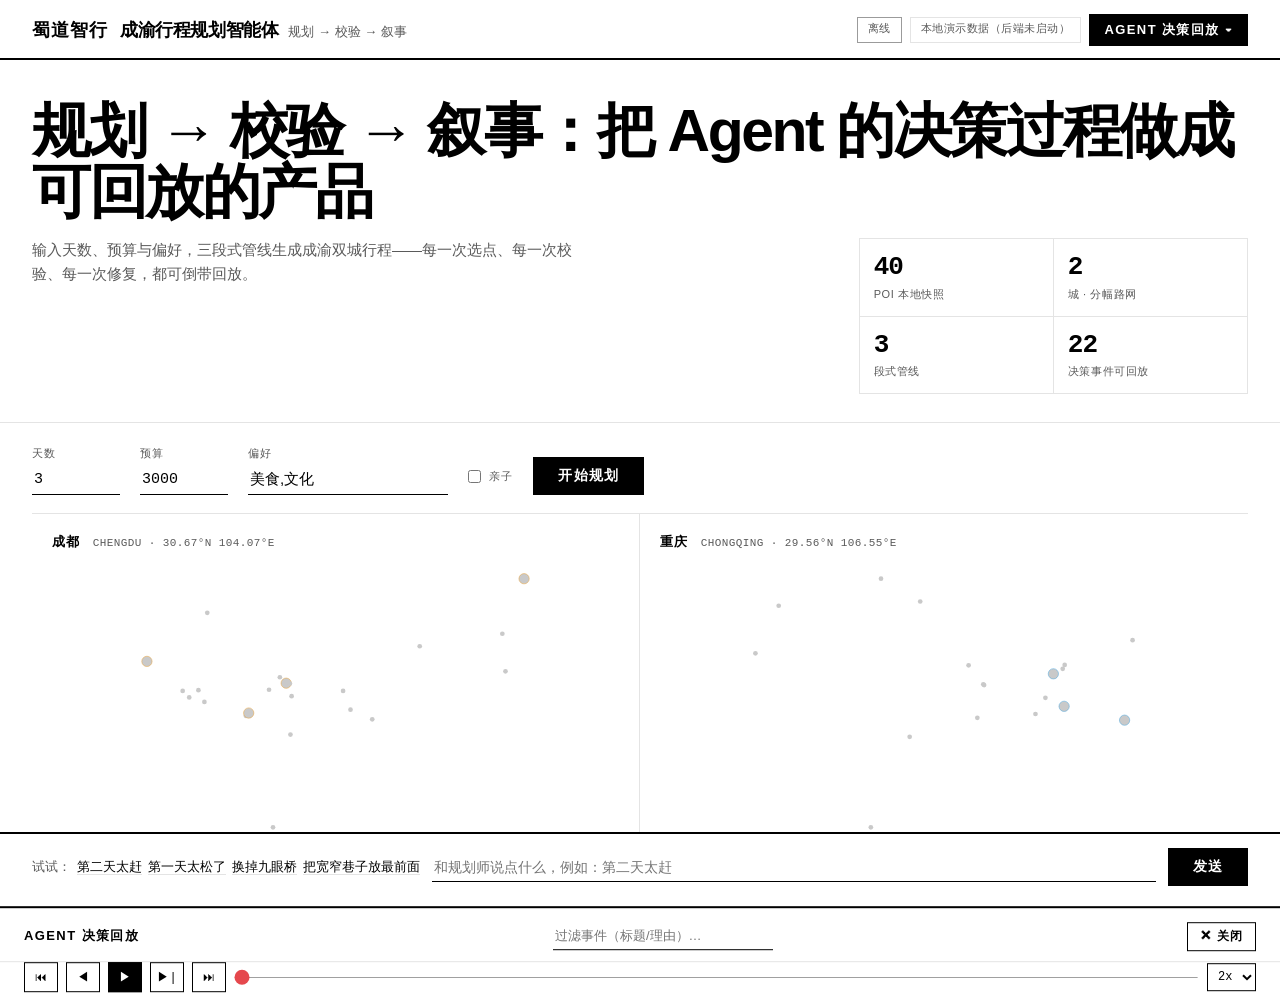
==== commit 115abc76: "第八轮：瑞士网格视觉重构+动效编排（替换Survey Atlas，冒烟10/10+60 passed） - 白底黑字+单一朱红强调色；12栏网格单栏布局；H1 66px极端字号对比；Helvetica" ====
--- a/static/index.html
+++ b/static/index.html
@@ -9,19 +9,31 @@
 <body>
 <header class="topbar">
   <div class="brand">
-    <span class="brand-mark">蜀道</span>
-    <h1>蜀道智行<span class="brand-sub">成渝行程规划智能体</span></h1>
+    <span class="brand-mark">蜀道智行</span>
+    <h1>成渝行程规划智能体<span class="brand-sub">规划 → 校验 → 叙事</span></h1>
   </div>
   <div class="badges">
     <span class="badge badge-offline" id="badge-offline">离线</span>
     <span class="badge" id="badge-api">检测中…</span>
+    <button class="drawer-btn" id="drawer-btn" aria-expanded="false">Agent 决策回放 ▾</button>
   </div>
 </header>
 
+<section class="hero">
+  <h1 class="hero-title">规划 → 校验 → 叙事：把 Agent 的决策过程做成可回放的产品</h1>
+  <p class="hero-sub">输入天数、预算与偏好，三段式管线生成成渝双城行程——每一次选点、每一次校验、每一次修复，都可倒带回放。</p>
+  <div class="hero-stats">
+    <div class="stat"><span class="stat-n">40</span><span class="stat-l">POI 本地快照</span></div>
+    <div class="stat"><span class="stat-n">2</span><span class="stat-l">城 · 分幅路网</span></div>
+    <div class="stat"><span class="stat-n">3</span><span class="stat-l">段式管线</span></div>
+    <div class="stat"><span class="stat-n">22</span><span class="stat-l">决策事件可回放</span></div>
+  </div>
+</section>
+
 <div class="layout">
-  <!-- 左栏：参数 + 双城路线图 + 逐日行程 -->
+  <!-- 单栏主列：参数 + 双城路线图 + 逐日行程 -->
   <main class="left">
-    <form class="params panel-frame" id="params-form">
+    <form class="params" id="params-form">
       <label>天数<input id="p-days" type="number" min="1" max="5" value="3"></label>
       <label>预算<input id="p-budget" type="number" min="500" step="100" value="3000"></label>
       <label>偏好<input id="p-tags" type="text" value="美食,文化" placeholder="美食,文化,亲子…"></label>
@@ -30,52 +42,29 @@
     </form>
 
     <section class="map-row">
-      <div class="map-card panel-frame">
-        <div class="map-frame">
-          <div class="map-title c-cd"><span class="city-cn">成都</span><span class="city-meta">CHENGDU · 30.67°N 104.07°E</span></div>
-          <div class="map-scale"><span class="bar"></span>10 km</div>
-          <div class="compass"><span>N</span></div>
-        </div>
+      <div class="map-card">
+        <div class="map-title"><span class="c-cd">成都</span><span class="city-meta">CHENGDU · 30.67°N 104.07°E</span></div>
         <div id="map-chengdu" class="map-svg"></div>
       </div>
-      <div class="rail-link" id="rail-link" title="成渝高铁 1.8h ¥154">
-        <svg viewBox="0 0 120 40" preserveAspectRatio="none">
-          <defs>
-            <linearGradient id="railGrad" x1="0" y1="0" x2="1" y2="0">
-              <stop offset="0" stop-color="#E8A33D"/>
-              <stop offset="1" stop-color="#4EA8DE"/>
-            </linearGradient>
-          </defs>
-          <line x1="4" y1="20" x2="116" y2="20" stroke="url(#railGrad)"
-                stroke-width="2" stroke-dasharray="7 5" class="rail-dash"/>
-          <circle r="3" fill="#E8A33D" class="rail-dot">
-            <animateMotion dur="2.4s" repeatCount="indefinite" path="M4,20 L116,20"/>
-          </circle>
-          <text x="60" y="12" class="rail-text" text-anchor="middle">高铁 1.8h · ¥154</text>
-        </svg>
-      </div>
-      <div class="map-card panel-frame">
-        <div class="map-frame">
-          <div class="map-title c-cq"><span class="city-cn">重庆</span><span class="city-meta">CHONGQING · 29.56°N 106.55°E</span></div>
-          <div class="map-scale"><span class="bar"></span>10 km</div>
-          <div class="compass"><span>N</span></div>
-        </div>
+      <div class="map-card">
+        <div class="map-title"><span class="c-cq">重庆</span><span class="city-meta">CHONGQING · 29.56°N 106.55°E</span></div>
         <div id="map-chongqing" class="map-svg"></div>
       </div>
     </section>
 
-    <section class="days panel-frame">
+    <section class="days">
       <nav class="day-tabs" id="day-tabs"></nav>
       <div class="day-panel" id="day-panel"></div>
       <div class="budget-bar" id="budget-bar"></div>
     </section>
   </main>
 
-  <!-- 右栏：Agent 决策回放 -->
-  <aside class="right panel-frame">
+  <!-- 底部抽屉：Agent 决策回放（默认收起） -->
+  <aside class="right">
     <div class="player-head">
       <h2>Agent 决策回放</h2>
       <input id="evt-search" type="search" placeholder="过滤事件（标题/理由）…">
+      <button class="drawer-close" id="drawer-close" title="关闭（Esc）">✕ 关闭</button>
     </div>
     <div class="player-ctrl">
       <button id="pc-first" title="跳到开头">⏮</button>
--- a/static/style.css
+++ b/static/style.css
@@ -1,562 +1,508 @@
 /* ============================================================
-   蜀道智行 · Survey Atlas 视觉系统
-   方向：精密的西南旅行测绘图鉴——图廓 / 刻度 / 经纬网 / 图例
-   零外部资源：系统本地字体栈，纹理全部 CSS 渐变
+   蜀道智行 · 瑞士国际主义版式（Swiss / International Typographic Style）
+   纪律：12 栏网格 / 极端字号对比 / 零装饰 / 横线即元素 / 单一强调色朱红
+   零圆角 · 零阴影 · 零渐变 · 零外链字体
    ============================================================ */
 
 :root {
-  /* 墨色纸面（冷调图纸底，不是纯黑） */
-  --bg:        #0A0E13;
-  --panel:     #10161E;
-  --border:    #1E2833;
-  --fg:        #E8EDF2;
-  --fg-dim:    #9AA7B4;
-  /* 城色：成都赭橙 / 重庆江青 */
-  --cd:        #E5A14A;
-  --cq:        #5FB0D6;
-  /* 状态色（暗底提亮） */
-  --bad:       #E5645E;
-  --ok:        #6FBF73;
-  --tool:      #A98BE0;
-  --warn:      #E0A33E;
-  --unfix:     #DB6D28;
-  /* 字体：标题衬线（出版物感）/ 正文黑体 / 读数等宽 */
-  --font-display: "Source Han Serif SC", "Noto Serif CJK SC", "Songti SC",
-                   "STSong", "SimSun", Georgia, serif;
-  --font-body:    "PingFang SC", "Microsoft YaHei", "Hiragino Sans GB", system-ui, sans-serif;
-  --mono:         ui-monospace, "SF Mono", "JetBrains Mono", "Cascadia Mono", Consolas, monospace;
-  --sans:         var(--font-body);   /* 兼容旧变量名 */
-}
-
-* { box-sizing: border-box; margin: 0; padding: 0; }
-html, body { height: 100%; }
+  --bg:     #FFFFFF;
+  --ink:    #000000;
+  --ink2:   #5A5A5A;
+  --ink3:   #9B9B9B;
+  --rule:   #E4E4E4;
+  --rule2:  #F0F0F0;
+  --accent: #E5484D;                       /* 全站唯一强调色：朱红 */
+  --drawer: #FFFFFF;
+  --sans: "Helvetica Neue", Helvetica, "PingFang SC", "Microsoft YaHei", Arial, sans-serif;
+  --mono: ui-monospace, "SF Mono", "JetBrains Mono", Consolas, monospace;
+  /* 缓动 */
+  --ease-out: cubic-bezier(.16, 1, .3, 1);
+  --ease-inout: cubic-bezier(.32, .72, 0, 1);
+  /* 兼容旧变量名（JS/CSS 引用处不断链；瑞士式下不再有第二第三强调色） */
+  --cd: var(--ink);
+  --cq: var(--ink);
+  --bad: var(--accent);
+  --ok: var(--ink);
+  --tool: var(--ink2);
+  --warn: var(--accent);
+  --unfix: var(--accent);
+  --fg: var(--ink);
+  --fg-dim: var(--ink2);
+  --panel: var(--bg);
+  --border: var(--rule);
+}
+
+* { box-sizing: border-box; margin: 0; padding: 0; border-radius: 0 !important; box-shadow: none !important; }
+html { scroll-behavior: smooth; }
 body {
   background: var(--bg);
-  color: var(--fg);
-  font-family: var(--font-body);
-  font-size: 14px;
-  display: flex;
-  flex-direction: column;
-  overflow: hidden;
-}
-
-/* ── 图纸底纹：等距坐标网格（两级）────────────────────── */
-body::before {
-  content: ""; position: fixed; inset: 0; pointer-events: none; z-index: 0;
-  background-image:
-    repeating-linear-gradient(0deg,  rgba(255,255,255,.014) 0 1px, transparent 1px 32px),
-    repeating-linear-gradient(90deg, rgba(255,255,255,.014) 0 1px, transparent 1px 32px);
-}
-body::after {
-  content: ""; position: fixed; inset: 0; pointer-events: none; z-index: 0;
-  background-image:
-    repeating-linear-gradient(0deg,  rgba(255,255,255,.02) 0 1px, transparent 1px 160px),
-    repeating-linear-gradient(90deg, rgba(255,255,255,.02) 0 1px, transparent 1px 160px);
-}
-.topbar, .layout, .chat-bar { position: relative; z-index: 1; }
-
-/* ── 图廓角标（新增 class，叠加在既有面板上）──────────── */
-.panel-frame { position: relative; }
-.panel-frame::before, .panel-frame::after {
-  content: ""; position: absolute; width: 10px; height: 10px; pointer-events: none; z-index: 3;
-  border-color: rgba(229,161,74,.5); border-style: solid; border-width: 0;
-}
-.panel-frame::before { top: 6px; left: 6px;  border-top-width: 1px; border-left-width: 1px; }
-.panel-frame::after  { bottom: 6px; right: 6px; border-bottom-width: 1px; border-right-width: 1px; }
-
-/* 面板统一质感：色阶 + 顶部压印高光，不靠厚边框 */
-.atlas-panel {
-  background: linear-gradient(180deg, rgba(255,255,255,.022), transparent 60%), var(--panel);
-  box-shadow: inset 0 1px 0 rgba(255,255,255,.035);
-  border: 1px solid var(--border);
-  border-radius: 2px;
-}
-
-/* ═══ 顶栏：透明 + 双色渐变细线 ═════════════════════ */
+  color: var(--ink);
+  font-family: var(--sans);
+  font-size: 15px;
+  line-height: 1.6;
+  padding-bottom: 72px;                    /* 给固定对话条留位 */
+}
+
+/* ═══ 顶栏：2px 黑实线收底 ═══════════════════════════ */
 .topbar {
-  height: 56px; flex: none;
+  position: sticky; top: 0; z-index: 20;
+  background: var(--bg);
   display: flex; align-items: center; justify-content: space-between;
-  padding: 0 24px;
-  background: transparent;
-  border-bottom: none;
-}
-.topbar::after {
-  content: ""; position: absolute; left: 0; right: 0; bottom: 0; height: 1px;
-  background: linear-gradient(90deg, var(--cd), var(--cq) 60%, transparent 90%);
-  opacity: .55;
+  padding: 14px 32px 12px;
+  border-bottom: 2px solid var(--ink);
+  animation: dropIn .32s var(--ease-out) both;
 }
 .brand { display: flex; align-items: baseline; gap: 12px; }
 .brand-mark {
-  font-family: var(--font-display);
-  font-weight: 700; letter-spacing: 3px; font-size: 20px;
-  background: linear-gradient(90deg, var(--cd), var(--cq));
-  -webkit-background-clip: text; background-clip: text; color: transparent;
-}
-.topbar h1 {
-  font-family: var(--font-display);
-  font-size: 22px; font-weight: 600; letter-spacing: 2px; line-height: 1;
-}
-.brand-sub {
-  font-family: var(--font-body);
-  color: var(--fg-dim); font-weight: 400; font-size: 12px;
-  margin-left: 10px; letter-spacing: 1px;
-}
-.badges { display: flex; gap: 8px; }
+  font-weight: 700; font-size: 18px; letter-spacing: 1px; color: var(--ink);
+  background: none; -webkit-background-clip: initial; background-clip: initial;
+}
+.topbar h1 { font-size: 18px; font-weight: 700; letter-spacing: -0.4px; }
+.brand-sub { color: var(--ink2); font-weight: 400; font-size: 13px; margin-left: 10px; letter-spacing: 0; }
+.badges { display: flex; gap: 8px; align-items: center; }
 .badge {
   font-family: var(--mono); font-size: 11px; letter-spacing: .5px;
-  padding: 3px 10px; border-radius: 2px;
-  border: 1px solid var(--border); color: var(--fg-dim);
-  background: rgba(255,255,255,.02);
+  padding: 3px 10px;
+  border: 1px solid var(--rule); color: var(--ink2);
   font-variant-numeric: tabular-nums;
 }
-.badge-offline { border-color: rgba(224,163,62,.45); color: var(--warn); }
-.badge-live { border-color: rgba(111,191,115,.45); color: var(--ok); }
-.badge-error { border-color: rgba(229,100,94,.55); color: var(--bad); font-weight: 600; }
-
-/* ═══ 主布局 ═════════════════════════════════════════ */
+.badge-offline { border-color: var(--ink3); }
+.badge-live { background: var(--ink); color: var(--bg); border-color: var(--ink); }
+.badge-error { color: var(--accent); border-color: var(--accent); font-weight: 600; }
+/* 抽屉开关按钮 */
+.drawer-btn {
+  font-family: var(--sans); font-size: 13px; font-weight: 700;
+  text-transform: uppercase; letter-spacing: 1.4px;
+  background: var(--ink); color: var(--bg);
+  border: 1px solid var(--ink); padding: 6px 14px; cursor: pointer;
+  transition: background .14s, color .14s;
+}
+.drawer-btn:hover { background: var(--accent); border-color: var(--accent); color: #fff; }
+.drawer-btn[aria-expanded="true"] { background: var(--accent); border-color: var(--accent); color: #fff; }
+
+/* ═══ Hero：12 栏网格，极端字号对比 ═════════════════ */
+.hero {
+  max-width: 1280px; margin: 0 auto; padding: 40px 32px 28px;
+  display: grid; grid-template-columns: repeat(12, 1fr); gap: 16px 24px;
+  border-bottom: 1px solid var(--rule);
+}
+.hero-title {
+  grid-column: 1 / 10;
+  font-size: clamp(38px, 4.6vw, 66px); font-weight: 700;
+  letter-spacing: -2.4px; line-height: 1.04;
+  animation: titleIn .62s var(--ease-out) 60ms both;
+}
+.hero-sub {
+  grid-column: 1 / 8;
+  font-size: 15px; color: var(--ink2); max-width: 560px; line-height: 1.6;
+  animation: riseIn .38s var(--ease-out) 200ms both;
+}
+.hero-stats {
+  grid-column: 10 / 13;
+  display: grid; grid-template-columns: 1fr 1fr; gap: 1px;
+  background: var(--rule);
+  border: 1px solid var(--rule);
+  animation: riseIn .38s var(--ease-out) 260ms both;
+}
+.stat {
+  background: var(--bg); padding: 14px 14px 12px;
+  animation: riseIn .34s var(--ease-out) both;
+}
+.stat:nth-child(1) { animation-delay: 260ms; }
+.stat:nth-child(2) { animation-delay: 330ms; }
+.stat:nth-child(3) { animation-delay: 400ms; }
+.stat:nth-child(4) { animation-delay: 470ms; }
+.stat-n {
+  display: block; font-family: var(--mono); font-variant-numeric: tabular-nums;
+  font-size: 26px; font-weight: 700; letter-spacing: -1px; line-height: 1.1;
+}
+.stat-l { display: block; font-size: 11px; color: var(--ink2); letter-spacing: .6px; margin-top: 4px; }
+
+/* ═══ 主区：单栏 12 栏 ═══════════════════════════════ */
 .layout {
-  flex: 1; min-height: 0;
-  display: grid;
-  grid-template-columns: 58% 42%;
-}
-.left {
-  padding: 16px 18px;
-  display: flex; flex-direction: column; gap: 14px;
-  overflow-y: auto;
-  border-right: 1px solid var(--border);
-}
-.right {
-  display: flex; flex-direction: column;
-  min-height: 0;
-  background: linear-gradient(180deg, rgba(255,255,255,.02), transparent 40%), var(--panel);
-  border-left: 1px solid var(--border);
-}
-
-/* ═══ 参数条：最安静的面板 ═══════════════════════════ */
+  max-width: 1280px; margin: 0 auto;
+  display: grid; grid-template-columns: repeat(12, 1fr);
+  gap: 0 24px; padding: 0 32px 24px;
+}
+.left { grid-column: 1 / 13; display: flex; flex-direction: column; }
+
+/* ── 参数条：一行，横线画出 ─────────────────────────── */
 .params {
-  display: flex; align-items: flex-end; gap: 12px;
-  background: linear-gradient(180deg, rgba(255,255,255,.022), transparent 60%), var(--panel);
-  box-shadow: inset 0 1px 0 rgba(255,255,255,.035);
-  border: 1px solid var(--border);
-  border-radius: 2px;
-  padding: 12px 16px; flex-wrap: wrap;
+  display: flex; align-items: flex-end; gap: 20px; flex-wrap: wrap;
+  padding: 22px 0 18px;
+  border-bottom: 1px solid var(--rule);
+  animation: paramsIn .42s var(--ease-out) 380ms both;
 }
 .params label {
   display: flex; flex-direction: column; gap: 5px;
-  font-size: 11.5px; color: var(--fg-dim); letter-spacing: 1px;
+  font-size: 11px; color: var(--ink2); letter-spacing: 1.2px; text-transform: uppercase;
 }
 .params input[type="number"], .params input[type="text"] {
-  background: var(--bg); border: 1px solid var(--border); border-radius: 4px;
-  color: var(--fg); padding: 6px 10px; font-size: 13px; outline: none;
+  background: var(--bg); border: none; border-bottom: 1px solid var(--ink);
+  color: var(--ink); padding: 4px 2px 6px; font-size: 15px; outline: none;
   font-family: var(--mono); font-variant-numeric: tabular-nums;
-  transition: border-color .15s;
-}
-.params input:focus { border-color: var(--cd); }
-#p-days, #p-budget { width: 84px; }
-#p-tags { width: 168px; font-family: var(--font-body); }
-.chk { flex-direction: row !important; align-items: center; gap: 6px !important; padding-bottom: 9px; }
+  transition: border-color .14s;
+}
+.params input:focus { border-bottom-color: var(--accent); }
+#p-days, #p-budget { width: 88px; }
+#p-tags { width: 200px; font-family: var(--sans); }
+.chk { flex-direction: row !important; align-items: center; gap: 8px !important; padding-bottom: 10px; text-transform: none; font-size: 13.5px; }
 .btn-primary {
-  background: linear-gradient(180deg, #EFB25E, var(--cd));
-  border: 1px solid rgba(229,161,74,.4);
-  border-radius: 4px; color: #141008;
-  font-weight: 600; font-size: 13px; letter-spacing: 1px;
-  padding: 7px 20px; cursor: pointer;
-  box-shadow: inset 0 1px 0 rgba(255,255,255,.28);
-  transition: opacity .15s, transform .1s;
-}
-.btn-primary:hover { opacity: .92; }
-.btn-primary:active { transform: translateY(1px); }
-.btn-primary:disabled { opacity: .45; cursor: not-allowed; transform: none; }
-
-/* ═══ 双城地图卡 = 测绘图幅（视觉主角）══════════════ */
-.map-row { display: flex; gap: 10px; align-items: stretch; }
+  background: var(--ink); color: var(--bg);
+  border: 1px solid var(--ink); padding: 9px 24px; cursor: pointer;
+  font-family: var(--sans); font-weight: 700; font-size: 13.5px;
+  letter-spacing: 1.2px; text-transform: uppercase;
+  transition: background .14s, color .14s, border-color .14s;
+}
+.btn-primary:hover { background: var(--accent); border-color: var(--accent); color: #fff; }
+.btn-primary:disabled { opacity: .35; cursor: not-allowed; }
+
+/* ═══ 双城图幅：1fr 1fr，中间 1px 竖线 ═════════════ */
+.map-row {
+  display: grid; grid-template-columns: 1fr 1fr;
+  border-bottom: 1px solid var(--rule);
+}
 .map-card {
-  flex: 1;
-  background: linear-gradient(180deg, rgba(255,255,255,.022), transparent 60%), var(--panel);
-  box-shadow: inset 0 1px 0 rgba(255,255,255,.035);
-  border: 1px solid var(--border);
-  border-radius: 2px;
-  overflow: hidden; position: relative;
-}
-/* 图幅标题：衬线大字 + 等宽坐标注记 */
+  position: relative; padding: 18px 20px 14px;
+  background: var(--bg);
+}
+.map-card:first-child { border-right: 1px solid var(--rule); animation: slideL .48s var(--ease-out) 460ms both; }
+.map-card:last-child  { animation: slideR .48s var(--ease-out) 550ms both; }
+/* 图幅标题：瑞士式小标签（位置区分双城，不靠颜色） */
 .map-title {
-  position: absolute; top: 12px; left: 16px; z-index: 2;
-  font-family: var(--font-display);
-  font-size: 24px; font-weight: 600; letter-spacing: 6px; line-height: 1;
-}
-.c-cd { color: var(--cd); }
-.c-cq { color: var(--cq); }
+  position: static; display: flex; align-items: baseline; gap: 12px;
+  font-family: var(--sans); font-size: 13px; font-weight: 700;
+  letter-spacing: 1.4px; text-transform: uppercase; color: var(--ink);
+}
+.c-cd, .c-cq { color: var(--ink); }
 .city-meta {
-  display: block; margin-top: 7px;
-  font-family: var(--mono); font-size: 9.5px; letter-spacing: 1.2px;
-  color: var(--fg-dim); text-transform: uppercase;
+  font-family: var(--mono); font-size: 11px; font-weight: 400;
+  color: var(--ink2); letter-spacing: .4px; text-transform: uppercase;
   font-variant-numeric: tabular-nums;
 }
-/* 图廓装饰：比例尺 + 指北针（纯 CSS，pointer-events 穿透） */
-.map-frame { position: absolute; inset: 0; pointer-events: none; z-index: 2; }
-.map-scale {
-  position: absolute; left: 16px; bottom: 12px;
-  font-family: var(--mono); font-size: 10px; color: var(--fg-dim); letter-spacing: 1px;
+.map-svg { height: 300px; position: relative; }
+.map-svg svg { width: 100%; height: 100%; display: block; }
+
+/* 高铁连线（黑白化：双色渐变由 CSS 覆盖为黑） */
+.rail-link { display: none; }
+
+/* ── 地图点位：黑实心圆；CSS 覆盖 JS 的 fill 属性 ───── */
+.poi-marker {
+  cursor: pointer; fill: var(--ink) !important;
+  transition: r .14s ease-out, opacity .2s;
+  animation: popIn .26s cubic-bezier(.34, 1.4, .64, 1) both;
+  animation-delay: calc(620ms + var(--i, 0) * 38ms);
+}
+.poi-marker:hover { r: 8; }
+.poi-marker.dim { fill: #C9C9C9 !important; opacity: 1; animation: none; }
+.poi-marker.done { stroke: var(--ink); stroke-width: 1; }
+/* 当天路线：朱红；CSS 覆盖 JS 的 stroke/dasharray 属性 */
+.route-line {
+  fill: none; stroke: var(--accent) !important;
+  stroke-width: 1.8; stroke-linecap: round; stroke-linejoin: round;
+  transition: opacity .2s;
+}
+.route-line.dim { stroke: var(--ink3) !important; stroke-width: 1; stroke-dasharray: 2 5 !important; opacity: 1; }
+.route-line:not(.dim) {
+  stroke-dasharray: 3000 !important;
+  stroke-dashoffset: 3000;
+  animation: routeDraw .9s ease-out 640ms forwards;
+}
+/* 修复打叉线：统一朱红（CSS 覆盖属性值） */
+svg line[stroke="#F85149"] { stroke: var(--accent) !important; }
+.daytag { font-family: var(--mono); font-size: 10px; fill: var(--ink2); letter-spacing: .4px; }
+
+/* 点位浮层：黑底白字直角方块 */
+.poi-tip {
+  position: fixed; pointer-events: none; z-index: 40;
+  background: var(--ink); color: var(--bg);
+  padding: 8px 12px; font-size: 12px; max-width: 240px;
+  opacity: 0; transform: translateX(-4px);
+  transition: opacity .14s, transform .14s;
+}
+.poi-tip.on { opacity: 1; transform: none; }
+.poi-tip .t-name { font-weight: 700; font-size: 13px; margin-bottom: 4px; }
+.poi-tip .t-row { color: #C9C9C9; font-family: var(--mono); font-size: 11px; font-variant-numeric: tabular-nums; }
+
+/* ═══ 逐日行程：图鉴表格化 ═══════════════════════════ */
+.days { border-bottom: 1px solid var(--rule); }
+.day-tabs { display: flex; border-bottom: 2px solid var(--ink); animation: drawX .34s var(--ease-out) 900ms both; transform-origin: left; }
+.day-tab {
+  padding: 12px 24px 10px; font-size: 14px;
+  color: var(--ink3); cursor: pointer; font-weight: 400;
+  border-bottom: 2px solid transparent; margin-bottom: -2px;
+  transition: color .14s;
+}
+.day-tab:hover { color: var(--ink); }
+.day-tab.on { color: var(--ink); font-weight: 700; border-bottom-color: var(--ink); }
+.day-panel { padding: 8px 0 4px; }
+
+/* 行程条目：左时间 + 中名称 + 右标签说明；竖线分隔 */
+.it-item {
+  position: relative; display: grid;
+  grid-template-columns: 88px 1fr 280px; gap: 0 24px;
+  padding: 14px 0; border-bottom: 1px solid var(--rule2);
+  animation: riseIn .26s var(--ease-out) both;
+}
+.it-item:nth-child(1)  { animation-delay: 1000ms; }
+.it-item:nth-child(2)  { animation-delay: 1028ms; }
+.it-item:nth-child(3)  { animation-delay: 1056ms; }
+.it-item:nth-child(4)  { animation-delay: 1084ms; }
+.it-item:nth-child(5)  { animation-delay: 1112ms; }
+.it-item:nth-child(6)  { animation-delay: 1140ms; }
+.it-item:nth-child(7)  { animation-delay: 1168ms; }
+.it-item:nth-child(8)  { animation-delay: 1196ms; }
+.it-item:nth-child(9)  { animation-delay: 1224ms; }
+.it-item:nth-child(10) { animation-delay: 1252ms; }
+.it-item:nth-child(n+11) { animation-delay: 1280ms; }
+.it-item::before {
+  content: ""; position: absolute; left: 96px; top: 6px; bottom: 6px; width: 1px;
+  background: var(--rule);
+}
+.it-time {
+  font-family: var(--mono); font-size: 12px; color: var(--ink2);
+  font-variant-numeric: tabular-nums; letter-spacing: .2px; padding-top: 2px;
+}
+.it-body { min-width: 0; padding-left: 22px; }
+.it-name { font-weight: 700; font-size: 15px; letter-spacing: -0.2px; }
+.it-name .price { color: var(--ink); font-family: var(--mono); font-size: 12px; margin-left: 8px; font-variant-numeric: tabular-nums; }
+.it-tags { margin: 6px 0 2px; display: flex; flex-wrap: wrap; gap: 6px; }
+.it-tag {
+  font-size: 11px; color: var(--ink2); letter-spacing: .4px;
+  border-bottom: 1px solid var(--rule);
+  padding: 1px 0;
+}
+.it-sum { color: var(--ink2); font-size: 13.5px; line-height: 1.55; grid-column: 3; }
+.it-reasons { font-size: 11px; color: var(--ink3); margin-top: 5px; font-family: var(--mono); font-variant-numeric: tabular-nums; }
+.it-meal { color: var(--ink3); font-size: 12px; letter-spacing: 2px; }
+.it-rail {
+  display: inline-block; height: 22px;
+  font-family: var(--mono); font-size: 11px; color: var(--ink);
+  font-weight: 600; letter-spacing: .5px;
+  background: var(--ink); color: var(--bg); padding: 3px 10px;
+}
+.it-item.advisory { border-left: 2px solid var(--accent); padding-left: 14px; }
+.it-removed { opacity: .5; }
+.it-removed .rm-tag {
+  font-size: 10px; color: var(--accent);
+  border: 1px solid var(--accent); padding: 1px 6px; margin-left: 6px;
+}
+
+/* 负载 / 叙事 / 预算 */
+.day-load {
+  display: flex; gap: 28px; font-family: var(--mono); font-size: 12px; letter-spacing: .3px;
+  color: var(--ink2); padding: 12px 0 4px;
   font-variant-numeric: tabular-nums;
-}
-.map-scale .bar {
-  display: inline-block; width: 76px; height: 5px; margin-right: 8px; vertical-align: -1px;
-  background: repeating-linear-gradient(90deg, var(--fg-dim) 0 9px, transparent 9px 19px);
-  border-left: 1px solid var(--fg-dim); border-right: 1px solid var(--fg-dim);
-  opacity: .8;
-}
-.compass { position: absolute; right: 14px; top: 12px; width: 26px; height: 30px; }
-.compass::before {
-  content: ""; position: absolute; left: 50%; top: 50%;
-  transform: translate(-50%, -35%);
-  width: 0; height: 0;
-  border-left: 5px solid transparent; border-right: 5px solid transparent;
-  border-bottom: 14px solid var(--fg-dim);
-  opacity: .75;
-}
-.compass::after {
-  content: ""; position: absolute; left: 50%; top: 50%;
-  transform: translate(-50%, 15%);
-  width: 0; height: 0;
-  border-left: 3px solid transparent; border-right: 3px solid transparent;
-  border-top: 8px solid var(--fg-dim);
-  opacity: .4;
-}
-.compass span {
-  position: absolute; top: -3px; left: 50%; transform: translateX(-50%);
-  font-family: var(--mono); font-weight: 600; font-size: 9px; color: var(--fg-dim);
-}
-/* 图幅内的经纬网：中心密、边缘淡 */
-.map-svg { height: 240px; position: relative; }
-.map-svg::before {
-  content: ""; position: absolute; inset: 0; pointer-events: none; z-index: 1;
-  background-image:
-    repeating-linear-gradient(0deg,  rgba(255,255,255,.028) 0 1px, transparent 1px 28px),
-    repeating-linear-gradient(90deg, rgba(255,255,255,.028) 0 1px, transparent 1px 28px);
-  -webkit-mask-image: radial-gradient(ellipse at center, #000 40%, transparent 92%);
-          mask-image: radial-gradient(ellipse at center, #000 40%, transparent 92%);
-}
-.map-svg svg { width: 100%; height: 100%; display: block; }
-
-/* 高铁连线 */
-.rail-link { width: 92px; flex: none; display: flex; align-items: center; }
-.rail-link svg { width: 100%; height: 40px; }
-.rail-dash { animation: railFlow 1.2s linear infinite; }
-@keyframes railFlow { to { stroke-dashoffset: -24; } }
-.rail-text { fill: var(--fg-dim); font-size: 9px; font-family: var(--mono); letter-spacing: .5px; }
-
-/* 点位与路线（SVG 内元素由 JS 生成，样式在此接管） */
-.poi-marker { cursor: pointer; transition: opacity .25s; }
-.poi-marker.dim { opacity: .26; }
-.poi-marker.done { stroke: rgba(111,191,115,.65); stroke-width: 1.5; }
-.route-line { fill: none; stroke-linecap: round; stroke-linejoin: round; transition: opacity .3s; }
-.route-line.dim { opacity: .14; }
-/* 路线描绘动画：当前天实线从起点画到终点（切换天时重画，有生命感） */
-.route-line:not(.dim) {
-  stroke-dasharray: 2400;
-  stroke-dashoffset: 2400;
-  animation: routeDraw 1.1s ease-out forwards;
-}
-@keyframes routeDraw { to { stroke-dashoffset: 0; } }
-.daytag { font-family: var(--mono); font-size: 10px; fill: var(--fg-dim); letter-spacing: .5px; }
-
-/* 点位浮层 */
-.poi-tip {
-  position: absolute; pointer-events: none; z-index: 5;
-  background: #0B1017; border: 1px solid var(--border); border-radius: 2px;
-  padding: 8px 10px; font-size: 12px; max-width: 220px;
-  opacity: 0; transition: opacity .15s;
-  box-shadow: inset 0 1px 0 rgba(255,255,255,.03), 0 4px 16px rgba(0,0,0,.4);
-}
-.poi-tip.on { opacity: 1; }
-.poi-tip .t-name { font-family: var(--font-display); font-weight: 600; font-size: 13.5px; margin-bottom: 4px; }
-.poi-tip .t-row { color: var(--fg-dim); font-family: var(--mono); font-size: 11px; font-variant-numeric: tabular-nums; }
-
-/* ═══ 逐日行程卡 = 图鉴条目 ══════════════════════════ */
-.days {
-  background: linear-gradient(180deg, rgba(255,255,255,.022), transparent 60%), var(--panel);
-  box-shadow: inset 0 1px 0 rgba(255,255,255,.035);
-  border: 1px solid var(--border);
-  border-radius: 2px;
-}
-.day-tabs { display: flex; border-bottom: 1px solid var(--border); }
-.day-tab {
-  padding: 9px 20px; font-size: 13px; letter-spacing: .5px;
-  color: var(--fg-dim); cursor: pointer;
-  border-bottom: 2px solid transparent; font-weight: 400;
-  transition: color .15s;
-}
-.day-tab:hover { color: var(--fg); }
-.day-tab.on {
-  color: var(--fg); font-weight: 600;
-  border-bottom: 2px solid;
-  border-image: linear-gradient(90deg, var(--cd), var(--cq)) 1;
-}
-.day-panel { padding: 12px 18px; max-height: 262px; overflow-y: auto; }
-
-/* 条目左侧的图鉴时间轴：贯穿竖线 + 节点圆点 */
-.it-item { position: relative; display: flex; gap: 14px; padding: 9px 0 9px 0; border-bottom: 1px dashed #1A232D; }
-.it-item:last-child { border-bottom: none; }
-.it-item::before {
-  content: ""; position: absolute; left: 96px; top: 0; bottom: 0; width: 1px;
-  background: linear-gradient(180deg, transparent, var(--border) 8%, var(--border) 92%, transparent);
-}
-.it-item::after {
-  content: ""; position: absolute; left: 93px; top: 13px;
-  width: 7px; height: 7px; border-radius: 50%;
-  border: 1px solid var(--cd); background: var(--panel); z-index: 1;
-}
-.it-item.it-meal::before { opacity: .4; }
-.it-item.it-meal::after { border-color: var(--fg-dim); width: 5px; height: 5px; left: 94px; }
-.it-item:has(.it-rail)::after { border-radius: 1px; border-color: var(--cq); }
-.it-item:has(.it-rail)::before {
-  background: linear-gradient(180deg, var(--cd), var(--cq));
-  opacity: .5;
-}
-.it-time {
-  font-family: var(--mono); font-size: 11px; color: var(--fg-dim); width: 80px; flex: none; padding-top: 3px;
-  font-variant-numeric: tabular-nums; letter-spacing: .3px;
-}
-.it-body { flex: 1; min-width: 0; padding-left: 14px; }
-.it-name { font-family: var(--font-display); font-weight: 600; font-size: 13.5px; letter-spacing: .3px; }
-.it-name .price { color: var(--warn); font-family: var(--mono); font-size: 11px; margin-left: 6px; font-variant-numeric: tabular-nums; }
-.it-tags { margin: 5px 0; display: flex; flex-wrap: wrap; gap: 5px; }
-.it-tag {
-  font-size: 11px; color: var(--cd);
-  background: rgba(229,161,74,.12);
-  border-radius: 2px; padding: 1.5px 7px;
-  letter-spacing: .3px;
-}
-.it-sum { color: var(--fg-dim); font-size: 12px; line-height: 1.75; }
-.it-reasons { font-size: 11px; color: var(--fg-dim); margin-top: 4px; font-family: var(--mono); font-variant-numeric: tabular-nums; }
-.it-meal { color: var(--fg-dim); font-size: 12px; letter-spacing: 2px; }
-.it-rail {
-  height: 24px; border-radius: 2px; display: flex; align-items: center; padding-left: 12px;
-  font-family: var(--mono); font-size: 11px; color: #0E1116; font-weight: 600; letter-spacing: .5px;
-  background: linear-gradient(90deg, var(--cd), var(--cq));
-}
-.it-item.advisory { border-left: 3px solid var(--warn); padding-left: 10px; }
-.it-item.advisory::after { border-color: var(--warn); }
-/* 被规则移除的点位 */
-.it-removed { opacity: .55; }
-.it-removed::after { border-color: var(--bad); }
-.it-removed .rm-tag {
-  font-size: 10px; color: var(--bad);
-  background: rgba(229,100,94,.12); border-radius: 2px;
-  padding: 1px 6px; margin-left: 6px;
-}
-
-/* 负载条 / 预算条：仪器读数（等宽 + 底部刻度纹理） */
-.day-load {
-  display: flex; gap: 20px; font-family: var(--mono); font-size: 11px; letter-spacing: .5px;
-  color: var(--fg-dim); padding: 9px 18px; border-top: 1px solid var(--border);
+  animation: riseIn .32s var(--ease-out) 1250ms both;
+}
+.day-load .over { color: var(--accent); font-weight: 700; }
+.day-narrative {
+  margin: 10px 0 6px; padding: 2px 0 2px 16px;
+  font-size: 13.5px; line-height: 1.75; color: var(--ink);
+  border-left: 2px solid var(--ink);
+  animation: riseIn .32s var(--ease-out) 1250ms both;
+}
+.budget-bar {
+  padding: 14px 0 10px;
+  font-family: var(--mono); font-size: 13px; color: var(--ink); letter-spacing: .2px;
+  display: flex; gap: 10px; align-items: baseline; flex-wrap: wrap;
   font-variant-numeric: tabular-nums;
-  background: repeating-linear-gradient(90deg, rgba(255,255,255,.015) 0 1px, transparent 1px 12px);
-}
-.day-load .over { color: var(--bad); font-weight: 600; }
-.day-narrative {
-  margin: 0 18px 12px; padding: 10px 14px;
-  font-family: var(--font-display); font-size: 13px; line-height: 1.9;
-  color: #CBD5DE;
-  background: rgba(255,255,255,.012);
-  border-left: 2px solid var(--cd); border-radius: 0 2px 2px 0;
-}
-.budget-bar {
-  padding: 9px 18px; border-top: 1px solid var(--border);
-  font-family: var(--mono); font-size: 12px; color: var(--fg-dim); letter-spacing: .3px;
-  display: flex; gap: 8px; align-items: center; flex-wrap: wrap;
-  font-variant-numeric: tabular-nums;
-  background: repeating-linear-gradient(90deg, rgba(255,255,255,.015) 0 1px, transparent 1px 12px);
-}
-.budget-bar .total { color: var(--fg); font-weight: 600; }
-.budget-bar .over { color: var(--bad); }
-
-/* ═══ 事件日志 = 决策时间轴（全场视觉焦点）════════════ */
+  animation: riseIn .32s var(--ease-out) 1250ms both;
+}
+.budget-bar .total { font-weight: 700; font-size: 15px; }
+.budget-bar .over { color: var(--accent); }
+
+/* ═══ 底部抽屉：Agent 决策回放（默认收起）════════════ */
+.right {
+  position: fixed; left: 0; right: 0; bottom: 0; z-index: 30;
+  height: min(74vh, 620px);
+  background: var(--drawer);
+  border-top: 2px solid var(--ink);
+  display: flex; flex-direction: column;
+  transform: translateY(101%);
+  transition: transform .32s var(--ease-inout);
+}
+body.drawer-open .right { transform: none; }
+body.drawer-open::after {
+  content: ""; position: fixed; inset: 0; z-index: 25;
+  background: rgba(0, 0, 0, .14);
+}
+/* 遮罩点击关闭（JS 绑定在遮罩上；此处仅绘制） */
+.drawer-close {
+  font-family: var(--sans); font-size: 12px; font-weight: 700;
+  background: none; border: 1px solid var(--ink); color: var(--ink);
+  padding: 5px 12px; cursor: pointer; letter-spacing: 1px;
+  transition: background .14s, color .14s;
+}
+.drawer-close:hover { background: var(--ink); color: var(--bg); }
 .player-head {
   display: flex; align-items: center; justify-content: space-between;
-  padding: 14px 16px 10px; gap: 10px;
-  border-bottom: 1px solid var(--border);
+  padding: 14px 24px 10px; gap: 12px;
+  border-bottom: 1px solid var(--rule);
 }
 .player-head h2 {
-  font-size: 13px; font-weight: 600; letter-spacing: 3px;
-  color: var(--fg);
+  font-size: 13px; font-weight: 700; letter-spacing: 1.4px;
+  text-transform: uppercase; color: var(--ink);
 }
 #evt-search {
-  width: 180px; background: var(--bg); border: 1px solid var(--border);
-  border-radius: 4px; color: var(--fg); padding: 5px 10px; font-size: 12px; outline: none;
-  transition: border-color .15s;
-}
-#evt-search:focus { border-color: var(--cd); }
+  width: 220px; background: var(--bg); border: none;
+  border-bottom: 1px solid var(--ink);
+  color: var(--ink); padding: 4px 2px 6px; font-size: 13px; outline: none;
+  font-family: var(--sans);
+}
+#evt-search:focus { border-bottom-color: var(--accent); }
 .player-ctrl {
-  display: flex; align-items: center; gap: 6px; padding: 0 16px 12px;
-  border-bottom: 1px solid var(--border);
+  display: flex; align-items: center; gap: 8px; padding: 0 24px 12px;
+  border-bottom: 1px solid var(--rule);
 }
 .player-ctrl button {
-  background: var(--bg); border: 1px solid var(--border); color: var(--fg);
-  border-radius: 4px; width: 32px; height: 28px; cursor: pointer; font-size: 12px;
+  background: var(--bg); border: 1px solid var(--ink); color: var(--ink);
+  width: 34px; height: 30px; cursor: pointer; font-size: 12px;
   font-family: var(--mono);
-  transition: border-color .15s, color .15s;
-}
-.player-ctrl button:hover { border-color: var(--fg-dim); }
-.player-ctrl button:disabled { opacity: .4; cursor: not-allowed; }
-.pc-play { border-color: rgba(111,191,115,.5) !important; color: var(--ok) !important; }
-#pc-seek { flex: 1; accent-color: var(--cd); }
+  transition: background .14s, color .14s;
+}
+.player-ctrl button:hover { background: var(--ink); color: var(--bg); }
+.player-ctrl button:disabled { opacity: .3; cursor: not-allowed; }
+.pc-play { background: var(--ink) !important; color: var(--bg) !important; }
+.pc-play:hover { background: var(--accent) !important; border-color: var(--accent) !important; }
+#pc-seek { flex: 1; accent-color: var(--accent); height: 1px; }
 #pc-speed {
-  background: var(--bg); color: var(--fg-dim); border: 1px solid var(--border);
-  border-radius: 4px; font-size: 12px; padding: 4px 6px; font-family: var(--mono);
-}
-.player-ctrl.streaming { opacity: .55; }
+  background: var(--bg); color: var(--ink); border: 1px solid var(--ink);
+  font-size: 12px; padding: 5px 6px; font-family: var(--mono);
+}
+.player-ctrl.streaming { opacity: .5; }
 .player-ctrl.streaming::after {
   content: "实时接收中…";
-  font-size: 11px; color: var(--warn); margin-left: 6px; font-family: var(--mono);
-}
-
-/* ── 垂直时间轴：贯穿连接线穿过节点圆心 ──────────────── */
-.evt-list { flex: 1; overflow-y: auto; padding: 10px 0 18px; }
+  font-size: 11px; color: var(--accent); margin-left: 6px; font-family: var(--mono);
+}
+
+/* ── 事件列表：三列并排（序号 | 标题 | 原因）────────── */
+.evt-list { flex: 1; overflow-y: auto; padding: 6px 0 24px; }
 .evt {
   position: relative;
-  display: grid; grid-template-columns: 44px 18px 1fr; gap: 6px;
-  padding: 7px 16px; cursor: pointer; border-left: 2px solid transparent;
-  transition: background .2s, border-color .2s;
-}
+  display: grid; grid-template-columns: 64px 1fr 1.15fr; gap: 0 20px;
+  padding: 11px 24px 11px 26px; cursor: pointer; align-items: baseline;
+}
+/* 左侧 2px 红条：hover / 当前项（scaleY，非背景色变化） */
 .evt::before {
-  content: ""; position: absolute; left: 75px; top: 0; bottom: 0; width: 1px;
-  background: linear-gradient(180deg, transparent, var(--border) 10%, var(--border) 90%, transparent);
-}
-.evt:first-child::before { top: 50%; }
-.evt:last-child::before { bottom: 50%; }
-.evt:hover { background: rgba(255,255,255,.024); }
+  content: ""; position: absolute; left: 0; top: 8px; bottom: 8px; width: 2px;
+  background: var(--accent); transform: scaleY(0); transform-origin: top;
+  transition: transform .18s var(--ease-out);
+}
+.evt:hover::before, .evt.cur::before { transform: scaleY(1); }
 .evt.hidden { display: none; }
-.evt.cur {
-  background: linear-gradient(90deg, rgba(229,161,74,.10), transparent 70%);
-  border-left-color: var(--cd);
-}
-/* 节点圆环：border 取当前 type 颜色（currentColor） */
+/* 序号与图标同格：序号靠左，图标靠右 */
+.evt-seq { grid-area: 1 / 1; justify-self: start; }
 .evt-icon {
-  position: relative; z-index: 1;
-  width: 18px; height: 18px; border-radius: 50%;
-  display: grid; place-items: center;
-  background: var(--panel);
-  border: 1px solid currentColor;
-  font-size: 9.5px; line-height: 1;
-  transition: transform .2s, box-shadow .2s;
-}
-.evt.cur .evt-icon {
-  box-shadow: 0 0 0 3px rgba(229,161,74,.18);
-  transform: scale(1.12);
-}
-.evt-seq {
-  font-family: var(--mono); font-size: 10px; color: var(--fg-dim);
-  padding-top: 4px; font-variant-numeric: tabular-nums; letter-spacing: .5px;
-}
-.evt-title { font-size: 12.5px; line-height: 1.5; padding-top: 1px; }
-/* reason：引用块——全场最重要的文字，要一眼扫到 */
+  grid-area: 1 / 1; justify-self: end;
+  width: 16px; height: 16px;
+  display: inline-grid; place-items: center;
+  background: none; border: none;
+  font-size: 10px; line-height: 1; align-self: center;
+  color: var(--ink2);
+}
+.evt-title { grid-area: 1 / 2; font-size: 13px; line-height: 1.5; font-weight: 400; }
+/* 原因列：与标题同级的独立列 */
 .evt-reason {
-  grid-column: 3; font-size: 12px; color: var(--fg-dim); line-height: 1.65;
-  border-left: 2px solid var(--border);
-  padding: 2px 0 2px 10px; margin-top: 3px;
+  grid-area: 1 / 3;
+  font-size: 13px; color: var(--ink2); line-height: 1.5;
+  border-left: 1px solid var(--rule); padding-left: 14px;
   word-break: break-all;
-  transition: color .2s, border-color .2s;
-}
-.evt.cur .evt-reason { color: var(--fg); border-left-color: var(--cd); }
-/* 阶段标签：小色块（色相随 stage） */
+}
+.evt.cur .evt-title { font-weight: 700; }
+.evt.cur .evt-reason { color: var(--ink); }
+/* 阶段标签：小方标 */
 .evt-stage {
-  display: inline-block; font-size: 9.5px; letter-spacing: .6px; padding: 1px 5px;
-  border-radius: 2px;
-  background: color-mix(in srgb, currentColor 16%, transparent);
-  color: var(--cq);
-  margin-right: 6px;
-  font-family: var(--mono);
+  display: inline-block; font-size: 9.5px; letter-spacing: .8px; padding: 1px 5px;
+  border: 1px solid var(--rule); color: var(--ink2);
+  margin-right: 6px; font-family: var(--mono); text-transform: uppercase;
   vertical-align: 1px;
 }
-.st-plan { color: var(--cq); }
-.st-validate { color: var(--warn); }
-.st-narrate { color: #D2A8FF; }
-.st-system { color: var(--ok); }
-.st-revise { color: var(--cd); }
-/* type 图标着色（软硬分级的视觉语义） */
-.ty-tool_call, .ty-tool_result { color: var(--tool); }
-.ty-decision { color: var(--cd); }
-.ty-violation { color: var(--bad); }
-.ty-pass { color: var(--ok); }
-.ty-advisory { color: var(--warn); }
-.ty-unfixable { color: var(--unfix); }
-.ty-fallback { color: var(--warn); }
-/* 未来态：去饱和，像"未发生" */
-.evt.future { filter: saturate(.25); opacity: .3; }
-
-/* ═══ 对话条 ═════════════════════════════════════════ */
+.st-plan, .st-validate, .st-narrate, .st-system, .st-revise { color: var(--ink2); }
+/* 图标语义色（瑞士收敛：违规系=朱红，其余黑灰） */
+.ty-tool_call, .ty-tool_result { color: var(--ink3); }
+.ty-decision { color: var(--ink); }
+.ty-violation, .ty-advisory, .ty-unfixable, .ty-fallback { color: var(--accent); }
+.ty-pass { color: var(--ink); }
+.evt.future { filter: grayscale(1); opacity: .35; }
+/* 抽屉展开时事件逐条淡入（stagger 16ms，前 24 条） */
+body.drawer-open .evt { animation: riseIn .3s var(--ease-out) both; }
+body.drawer-open .evt:nth-child(1)  { animation-delay: 60ms; }
+body.drawer-open .evt:nth-child(2)  { animation-delay: 76ms; }
+body.drawer-open .evt:nth-child(3)  { animation-delay: 92ms; }
+body.drawer-open .evt:nth-child(4)  { animation-delay: 108ms; }
+body.drawer-open .evt:nth-child(5)  { animation-delay: 124ms; }
+body.drawer-open .evt:nth-child(6)  { animation-delay: 140ms; }
+body.drawer-open .evt:nth-child(7)  { animation-delay: 156ms; }
+body.drawer-open .evt:nth-child(8)  { animation-delay: 172ms; }
+body.drawer-open .evt:nth-child(9)  { animation-delay: 188ms; }
+body.drawer-open .evt:nth-child(10) { animation-delay: 204ms; }
+body.drawer-open .evt:nth-child(n+11) { animation-delay: 220ms; }
+
+/* ═══ 对话条：固定底部 ═══════════════════════════════ */
 .chat-bar {
-  height: 56px; flex: none;
-  display: flex; align-items: center; gap: 10px;
-  padding: 0 24px; border-top: 1px solid var(--border);
-  background: linear-gradient(180deg, rgba(255,255,255,.015), transparent 50%);
-}
-.chat-hint { font-size: 12px; color: var(--fg-dim); white-space: nowrap; letter-spacing: .5px; }
-.chat-hint span { color: var(--cd); cursor: pointer; margin-left: 6px; }
-.chat-hint span:hover { text-decoration: underline; }
+  position: fixed; left: 0; right: 0; bottom: 0; z-index: 15;
+  display: flex; align-items: center; gap: 12px;
+  padding: 14px 32px;
+  background: var(--bg);
+  border-top: 2px solid var(--ink);
+}
+.chat-hint { font-size: 12.5px; color: var(--ink2); white-space: nowrap; }
+.chat-hint span { color: var(--ink); cursor: pointer; margin-left: 6px; border-bottom: 1px solid var(--rule); }
+.chat-hint span:hover { border-bottom-color: var(--accent); color: var(--accent); }
 #chat-input {
-  flex: 1; background: var(--bg); border: 1px solid var(--border);
-  border-radius: 4px; color: var(--fg); padding: 8px 12px; font-size: 13px; outline: none;
-  font-family: var(--font-body);
-  transition: border-color .15s;
-}
-#chat-input:focus { border-color: var(--cd); }
-
-/* ═══ 滚动条 ═════════════════════════════════════════ */
-::-webkit-scrollbar { width: 8px; height: 8px; }
-::-webkit-scrollbar-thumb { background: #26313C; border-radius: 4px; }
-::-webkit-scrollbar-thumb:hover { background: #31404D; }
-::-webkit-scrollbar-track { background: transparent; }
-
-/* ═══ 入场编排（一次性，有节奏地出现）═════════════════ */
-@keyframes riseIn { from { opacity: 0; transform: translateY(10px); } }
-.topbar      { animation: riseIn .5s ease-out both; }
-.params      { animation: riseIn .5s ease-out both; animation-delay:  60ms; }
-.map-card:nth-child(1) { animation: riseIn .5s ease-out both; animation-delay: 120ms; }
-.rail-link   { animation: riseIn .5s ease-out both; animation-delay: 260ms; }
-.map-card:nth-child(3) { animation: riseIn .5s ease-out both; animation-delay: 200ms; }
-.days        { animation: riseIn .5s ease-out both; animation-delay: 300ms; }
-.right       { animation: riseIn .5s ease-out both; animation-delay: 340ms; }
-.chat-bar    { animation: riseIn .5s ease-out both; animation-delay: 380ms; }
-/* 事件逐条 stagger（前 20 条，超出靠 22ms 基线延迟自然衔接） */
-.evt-list .evt { animation: riseIn .4s ease-out both; animation-delay: 340ms; }
-.evt-list .evt:nth-child(1)  { animation-delay: 340ms; }
-.evt-list .evt:nth-child(2)  { animation-delay: 362ms; }
-.evt-list .evt:nth-child(3)  { animation-delay: 384ms; }
-.evt-list .evt:nth-child(4)  { animation-delay: 406ms; }
-.evt-list .evt:nth-child(5)  { animation-delay: 428ms; }
-.evt-list .evt:nth-child(6)  { animation-delay: 450ms; }
-.evt-list .evt:nth-child(7)  { animation-delay: 472ms; }
-.evt-list .evt:nth-child(8)  { animation-delay: 494ms; }
-.evt-list .evt:nth-child(9)  { animation-delay: 516ms; }
-.evt-list .evt:nth-child(10) { animation-delay: 538ms; }
-.evt-list .evt:nth-child(11) { animation-delay: 560ms; }
-.evt-list .evt:nth-child(12) { animation-delay: 582ms; }
-.evt-list .evt:nth-child(13) { animation-delay: 604ms; }
-.evt-list .evt:nth-child(14) { animation-delay: 626ms; }
-.evt-list .evt:nth-child(15) { animation-delay: 648ms; }
-.evt-list .evt:nth-child(16) { animation-delay: 670ms; }
-.evt-list .evt:nth-child(17) { animation-delay: 692ms; }
-.evt-list .evt:nth-child(18) { animation-delay: 714ms; }
-.evt-list .evt:nth-child(19) { animation-delay: 736ms; }
-.evt-list .evt:nth-child(20) { animation-delay: 758ms; }
-
-/* ═══ 动效降级（prefers-reduced-motion）══════════════ */
+  flex: 1; background: var(--bg); border: none;
+  border-bottom: 1px solid var(--ink);
+  color: var(--ink); padding: 6px 2px; font-size: 14px; outline: none;
+  font-family: var(--sans);
+}
+#chat-input:focus { border-bottom-color: var(--accent); }
+
+/* ═══ 滚动条（方角灰）════════════════════════════════ */
+::-webkit-scrollbar { width: 10px; height: 10px; }
+::-webkit-scrollbar-thumb { background: var(--rule); border: 2px solid var(--bg); }
+::-webkit-scrollbar-thumb:hover { background: var(--ink3); }
+::-webkit-scrollbar-track { background: var(--bg); }
+
+/* ═══ 关键帧 ═════════════════════════════════════════ */
+@keyframes riseIn  { from { opacity: 0; transform: translateY(10px); } to { opacity: 1; transform: none; } }
+@keyframes dropIn  { from { opacity: 0; transform: translateY(-8px); } to { opacity: 1; transform: none; } }
+@keyframes slideL  { from { opacity: 0; transform: translateX(-16px); } to { opacity: 1; transform: none; } }
+@keyframes slideR  { from { opacity: 0; transform: translateX(16px); } to { opacity: 1; transform: none; } }
+@keyframes drawX   { from { transform: scaleX(0); } to { transform: scaleX(1); } }
+@keyframes titleIn { from { opacity: 0; letter-spacing: -12px; } to { opacity: 1; letter-spacing: -2.4px; } }
+@keyframes popIn   { from { opacity: 0; transform: scale(.2); } to { opacity: 1; transform: scale(1); } }
+@keyframes routeDraw { to { stroke-dashoffset: 0; } }
+@keyframes paramsIn { from { opacity: 0; } to { opacity: 1; } }
+@keyframes railFlow { to { stroke-dashoffset: -24; } }
+
+/* SVG marker 的 popIn 需要 fill-box 原点 */
+.poi-marker { transform-box: fill-box; transform-origin: center; }
+
+/* ═══ 动效降级 ═══════════════════════════════════════ */
 @media (prefers-reduced-motion: reduce) {
   *, *::before, *::after {
     animation-duration: .01ms !important;
     animation-delay: 0ms !important;
     transition-duration: .01ms !important;
+    scroll-behavior: auto !important;
   }
-  .rail-dash { animation: none; }
-  .route-line:not(.dim) { stroke-dashoffset: 0; animation: none; }
-}
-
-/* ═══ 1366×768 适配 ═════════════════════════════════ */
+  .route-line:not(.dim) { stroke-dashoffset: 0; }
+}
+
+/* ═══ 响应式（1366×768 不塌）════════════════════════ */
 @media (max-width: 1400px) {
-  .map-svg { height: 208px; }
-  .day-panel { max-height: 218px; }
-  .map-title { font-size: 20px; letter-spacing: 5px; }
-  .topbar h1 { font-size: 19px; }
+  .hero-title { grid-column: 1 / 13; }
+  .hero-sub { grid-column: 1 / 9; }
+  .hero-stats { grid-column: 9 / 13; }
+}
+@media (max-width: 1100px) {
+  .hero-stats { grid-column: 1 / 13; display: grid; grid-template-columns: repeat(4, 1fr); }
+  .it-item { grid-template-columns: 72px 1fr; }
+  .it-sum { grid-column: 2; }
+  .map-row { grid-template-columns: 1fr; }
+  .map-card:first-child { border-right: none; border-bottom: 1px solid var(--rule); }
+  .map-svg { height: 240px; }
+  .evt { grid-template-columns: 56px 1fr; }
+  .evt-reason { grid-area: auto; grid-column: 2; border-left: none; padding-left: 0; }
 }
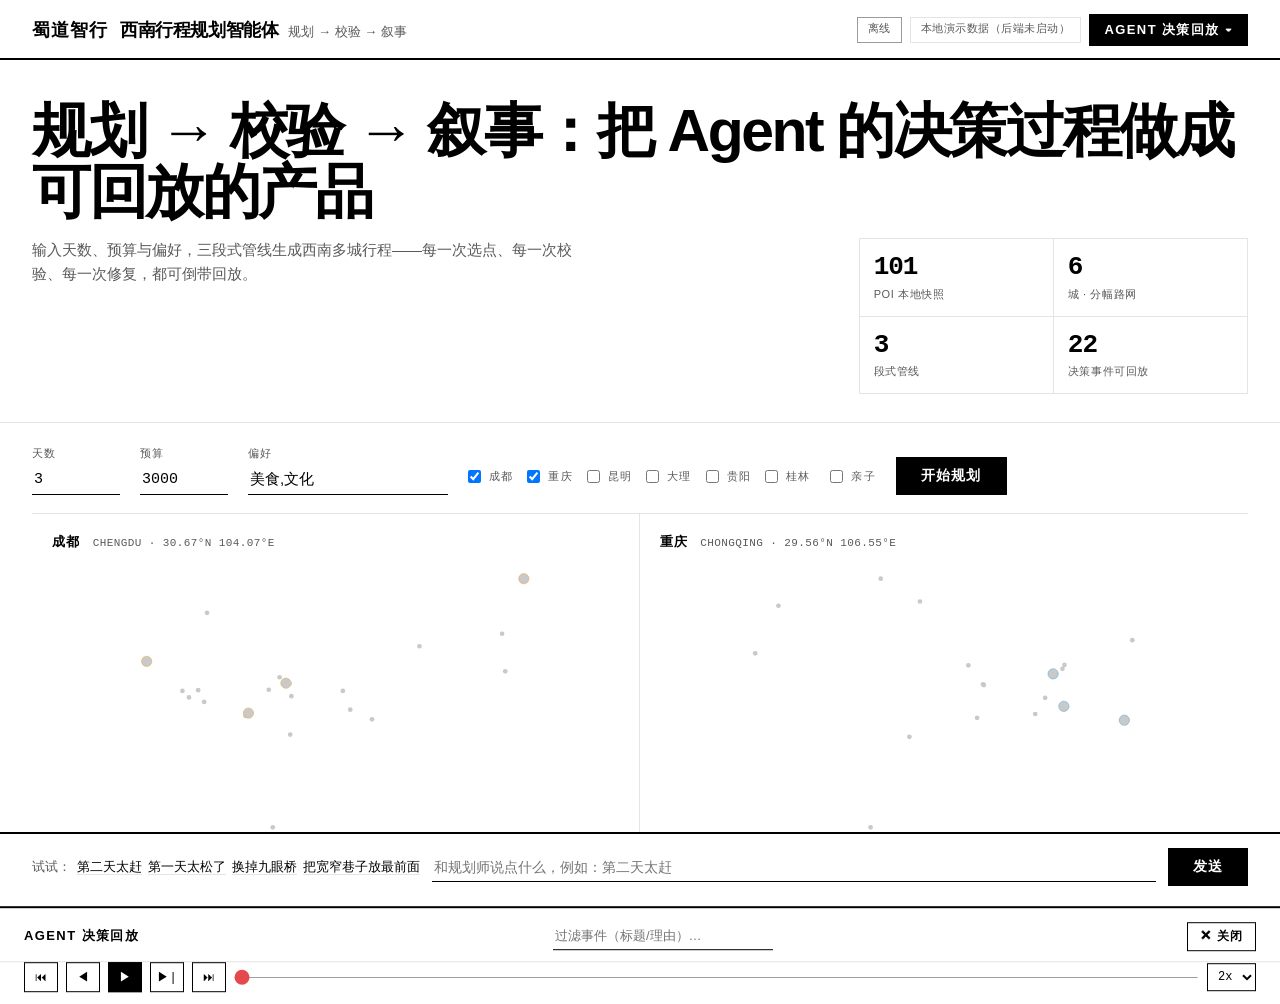
==== commit 7a82e844: "feat(data): 03E批次1——西南15城总表+深度层6城101点+V3地形分档+城际自动生成+多城规划与前端动态图幅 [prompt 03E batch 1] - meta.json v3：" ====
--- a/static/index.html
+++ b/static/index.html
@@ -3,14 +3,14 @@
 <head>
 <meta charset="UTF-8">
 <meta name="viewport" content="width=device-width, initial-scale=1.0">
-<title>蜀道智行 · 成渝行程规划智能体</title>
+<title>蜀道智行 · 西南行程规划智能体</title>
 <link rel="stylesheet" href="style.css">
 </head>
 <body>
 <header class="topbar">
   <div class="brand">
     <span class="brand-mark">蜀道智行</span>
-    <h1>成渝行程规划智能体<span class="brand-sub">规划 → 校验 → 叙事</span></h1>
+    <h1>西南行程规划智能体<span class="brand-sub">规划 → 校验 → 叙事</span></h1>
   </div>
   <div class="badges">
     <span class="badge badge-offline" id="badge-offline">离线</span>
@@ -21,10 +21,10 @@
 
 <section class="hero">
   <h1 class="hero-title">规划 → 校验 → 叙事：把 Agent 的决策过程做成可回放的产品</h1>
-  <p class="hero-sub">输入天数、预算与偏好，三段式管线生成成渝双城行程——每一次选点、每一次校验、每一次修复，都可倒带回放。</p>
+  <p class="hero-sub">输入天数、预算与偏好，三段式管线生成西南多城行程——每一次选点、每一次校验、每一次修复，都可倒带回放。</p>
   <div class="hero-stats">
-    <div class="stat"><span class="stat-n">40</span><span class="stat-l">POI 本地快照</span></div>
-    <div class="stat"><span class="stat-n">2</span><span class="stat-l">城 · 分幅路网</span></div>
+    <div class="stat"><span class="stat-n">101</span><span class="stat-l">POI 本地快照</span></div>
+    <div class="stat"><span class="stat-n">6</span><span class="stat-l">城 · 分幅路网</span></div>
     <div class="stat"><span class="stat-n">3</span><span class="stat-l">段式管线</span></div>
     <div class="stat"><span class="stat-n">22</span><span class="stat-l">决策事件可回放</span></div>
   </div>
@@ -37,19 +37,13 @@
       <label>天数<input id="p-days" type="number" min="1" max="5" value="3"></label>
       <label>预算<input id="p-budget" type="number" min="500" step="100" value="3000"></label>
       <label>偏好<input id="p-tags" type="text" value="美食,文化" placeholder="美食,文化,亲子…"></label>
+      <div class="city-pick" id="p-cities"></div>
       <label class="chk"><input id="p-family" type="checkbox">亲子</label>
       <button type="submit" class="btn-primary" id="btn-run">开始规划</button>
     </form>
 
-    <section class="map-row">
-      <div class="map-card">
-        <div class="map-title"><span class="c-cd">成都</span><span class="city-meta">CHENGDU · 30.67°N 104.07°E</span></div>
-        <div id="map-chengdu" class="map-svg"></div>
-      </div>
-      <div class="map-card">
-        <div class="map-title"><span class="c-cq">重庆</span><span class="city-meta">CHONGQING · 29.56°N 106.55°E</span></div>
-        <div id="map-chongqing" class="map-svg"></div>
-      </div>
+    <section class="map-row" id="map-row">
+      <!-- 图幅卡由 map.js setCities() 按行程涉及城市动态渲染（双城结构与旧静态双卡一致） -->
     </section>
 
     <section class="days">
--- a/static/style.css
+++ b/static/style.css
@@ -137,6 +137,16 @@
   display: flex; flex-direction: column; gap: 5px;
   font-size: 11px; color: var(--ink2); letter-spacing: 1.2px; text-transform: uppercase;
 }
+/* 城市多选（03E：默认勾成渝，全不勾 = 自动选城） */
+.city-pick {
+  display: flex; align-items: center; gap: 14px; flex-wrap: wrap;
+  font-size: 11px; color: var(--ink2); letter-spacing: 1.2px; text-transform: uppercase;
+}
+.city-pick .chk {
+  display: inline-flex; align-items: center; gap: 5px;
+  font-size: 11px; color: var(--ink2); letter-spacing: 1.2px; text-transform: none;
+  cursor: pointer; margin: 0;
+}
 .params input[type="number"], .params input[type="text"] {
   background: var(--bg); border: none; border-bottom: 1px solid var(--ink);
   color: var(--ink); padding: 4px 2px 6px; font-size: 15px; outline: none;
@@ -157,18 +167,19 @@
 .btn-primary:hover { background: var(--accent); border-color: var(--accent); color: #fff; }
 .btn-primary:disabled { opacity: .35; cursor: not-allowed; }
 
-/* ═══ 双城图幅：1fr 1fr，中间 1px 竖线 ═════════════ */
+/* ═══ 多城图幅：flex 横滚（双城各占半幅与旧 1fr/1fr 视觉一致，>2 城容器内横向滚动） ═══ */
 .map-row {
-  display: grid; grid-template-columns: 1fr 1fr;
+  display: flex; overflow-x: auto; scrollbar-width: thin;
   border-bottom: 1px solid var(--rule);
 }
 .map-card {
+  flex: 0 0 calc((100% - 1px) / 2); min-width: 0;
   position: relative; padding: 18px 20px 14px;
   background: var(--bg);
 }
 .map-card:first-child { border-right: 1px solid var(--rule); animation: slideL .48s var(--ease-out) 460ms both; }
 .map-card:last-child  { animation: slideR .48s var(--ease-out) 550ms both; }
-/* 图幅标题：瑞士式小标签（位置区分双城，不靠颜色） */
+/* 图幅标题：瑞士式小标签（位置区分城市，不靠颜色） */
 .map-title {
   position: static; display: flex; align-items: baseline; gap: 12px;
   font-family: var(--sans); font-size: 13px; font-weight: 700;
@@ -500,7 +511,7 @@
   .hero-stats { grid-column: 1 / 13; display: grid; grid-template-columns: repeat(4, 1fr); }
   .it-item { grid-template-columns: 72px 1fr; }
   .it-sum { grid-column: 2; }
-  .map-row { grid-template-columns: 1fr; }
+  .map-card { flex: 0 0 100%; }
   .map-card:first-child { border-right: none; border-bottom: 1px solid var(--rule); }
   .map-svg { height: 240px; }
   .evt { grid-template-columns: 56px 1fr; }
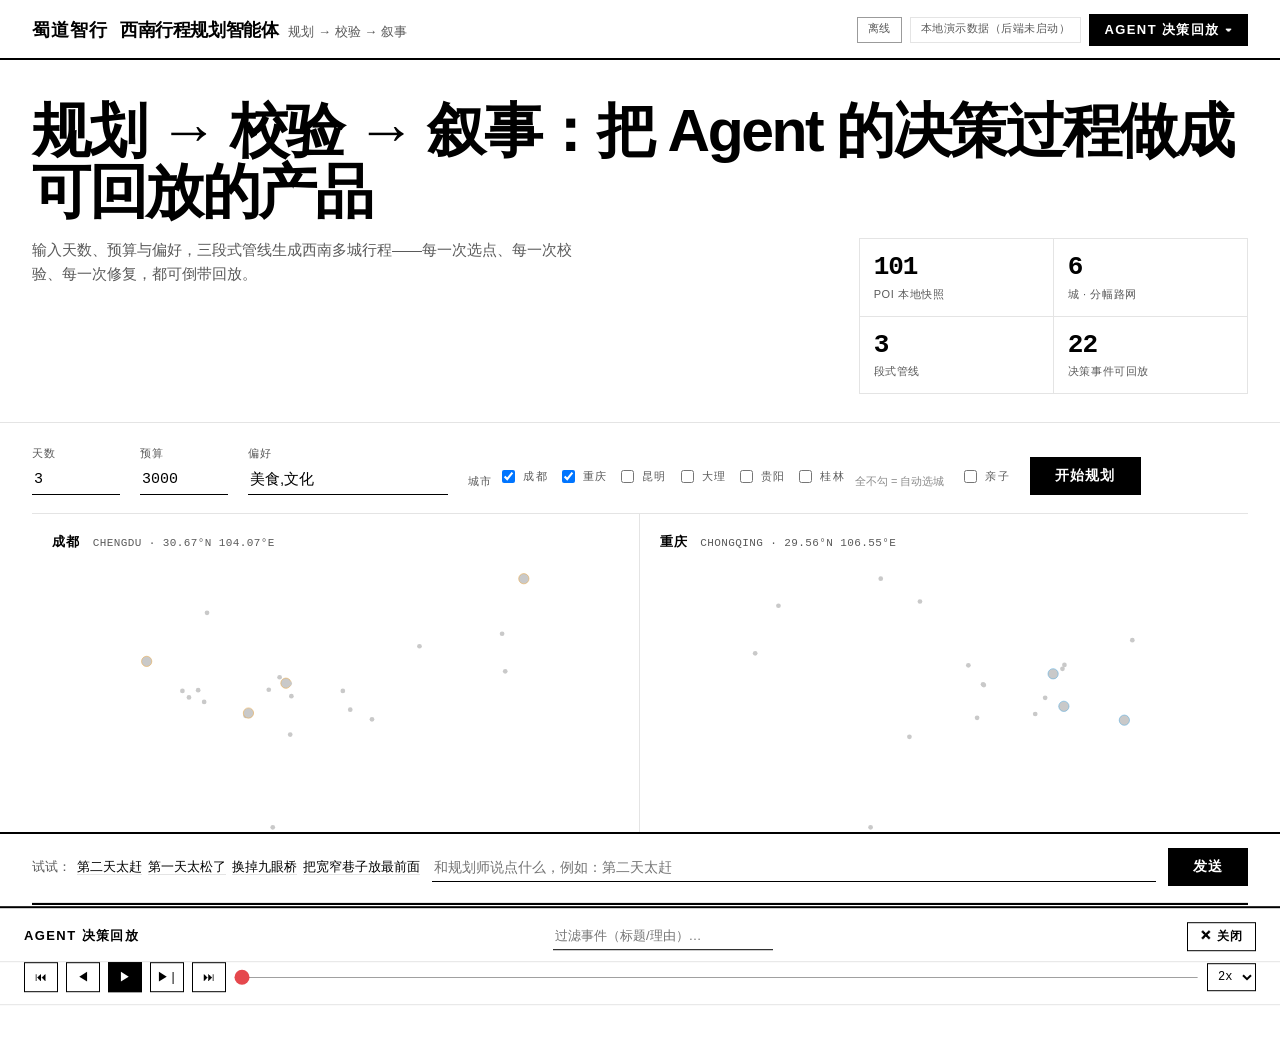
==== commit 74330580: "feat(front): 直觉性优化——空态引导/城市多选说明/横滚提示/地图图例/回放入口高亮+修天数<城数超发与负载条口径两个bug [prompt 03E follow-up] - 修bug：_" ====
--- a/static/index.html
+++ b/static/index.html
@@ -34,17 +34,31 @@
   <!-- 单栏主列：参数 + 双城路线图 + 逐日行程 -->
   <main class="left">
     <form class="params" id="params-form">
-      <label>天数<input id="p-days" type="number" min="1" max="5" value="3"></label>
+      <label>天数<input id="p-days" type="number" min="1" max="7" value="3"></label>
       <label>预算<input id="p-budget" type="number" min="500" step="100" value="3000"></label>
       <label>偏好<input id="p-tags" type="text" value="美食,文化" placeholder="美食,文化,亲子…"></label>
-      <div class="city-pick" id="p-cities"></div>
+      <div class="city-pick-wrap">
+        <span class="city-pick-label">城市</span>
+        <div class="city-pick" id="p-cities"></div>
+        <span class="city-pick-hint" id="city-pick-hint">全不勾 = 自动选城</span>
+      </div>
       <label class="chk"><input id="p-family" type="checkbox">亲子</label>
       <button type="submit" class="btn-primary" id="btn-run">开始规划</button>
+      <span class="params-hint" id="params-hint" hidden></span>
     </form>
 
     <section class="map-row" id="map-row">
       <!-- 图幅卡由 map.js setCities() 按行程涉及城市动态渲染（双城结构与旧静态双卡一致） -->
     </section>
+    <div class="map-under">
+      <div class="map-legend">
+        <span><i class="lg lg-on"></i>排入行程</span>
+        <span><i class="lg lg-dim"></i>候选未排入</span>
+        <span><i class="lg-rm">✕</i>被规则移除</span>
+        <span class="lg-route">—— 当日路线</span>
+      </div>
+      <div class="map-scroll-hint" id="map-scroll-hint" hidden>← 横向滑动查看全部城市 →</div>
+    </div>
 
     <section class="days">
       <nav class="day-tabs" id="day-tabs"></nav>
--- a/static/style.css
+++ b/static/style.css
@@ -194,6 +194,54 @@
 .map-svg { height: 300px; position: relative; }
 .map-svg svg { width: 100%; height: 100%; display: block; }
 
+/* 图幅下方：图例 + 横滚提示（>2 城时显示） */
+.map-under {
+  display: flex; justify-content: space-between; align-items: center; gap: 16px;
+  padding: 8px 20px; border-bottom: 1px solid var(--rule);
+  font-size: 11px; color: var(--ink2); letter-spacing: .4px;
+}
+.map-legend { display: flex; gap: 16px; flex-wrap: wrap; align-items: center; }
+.map-legend .lg {
+  display: inline-block; width: 8px; height: 8px;
+  margin-right: 5px; vertical-align: -1px;
+}
+.map-legend .lg-on { background: var(--ink); }
+.map-legend .lg-dim { background: none; border: 1px solid var(--ink3, #9a9a9a); }
+.map-legend .lg-rm { color: var(--accent); font-weight: 700; margin-right: 5px; }
+.map-legend .lg-route { color: var(--accent); }
+.map-scroll-hint { color: var(--accent); white-space: nowrap; }
+.map-scroll-hint[hidden] { display: none; }
+
+/* 城市多选与即时提示 */
+.city-pick-wrap { display: flex; align-items: center; gap: 10px; flex-wrap: wrap; }
+.city-pick-label {
+  font-size: 11px; color: var(--ink2); letter-spacing: 1.2px; text-transform: uppercase;
+}
+.city-pick-hint { font-size: 11px; color: var(--ink2); opacity: .7; }
+.params-hint {
+  flex-basis: 100%; font-size: 11px; color: var(--accent); letter-spacing: .3px;
+}
+.params-hint[hidden] { display: none; }
+
+/* 行程区初始空态：说明主路径（输入→生成→回放），首开不空白 */
+.empty-state { padding: 34px 20px; border-left: 2px solid var(--accent); }
+.empty-title {
+  font-size: 15px; font-weight: 700; color: var(--ink);
+  letter-spacing: .6px; margin-bottom: 14px;
+}
+.empty-line { font-size: 12px; color: var(--ink2); line-height: 2.1; }
+.empty-line b { color: var(--accent); font-weight: 700; }
+
+/* 回放入口引导：管线完成后按钮一次性高亮（打开抽屉即解除） */
+.drawer-btn.attn {
+  color: var(--accent); border-bottom: 2px solid var(--accent);
+  animation: attnPulse 1.6s var(--ease-out) 2;
+}
+@keyframes attnPulse {
+  0%, 100% { opacity: 1; }
+  50% { opacity: .45; }
+}
+
 /* 高铁连线（黑白化：双色渐变由 CSS 覆盖为黑） */
 .rail-link { display: none; }
 
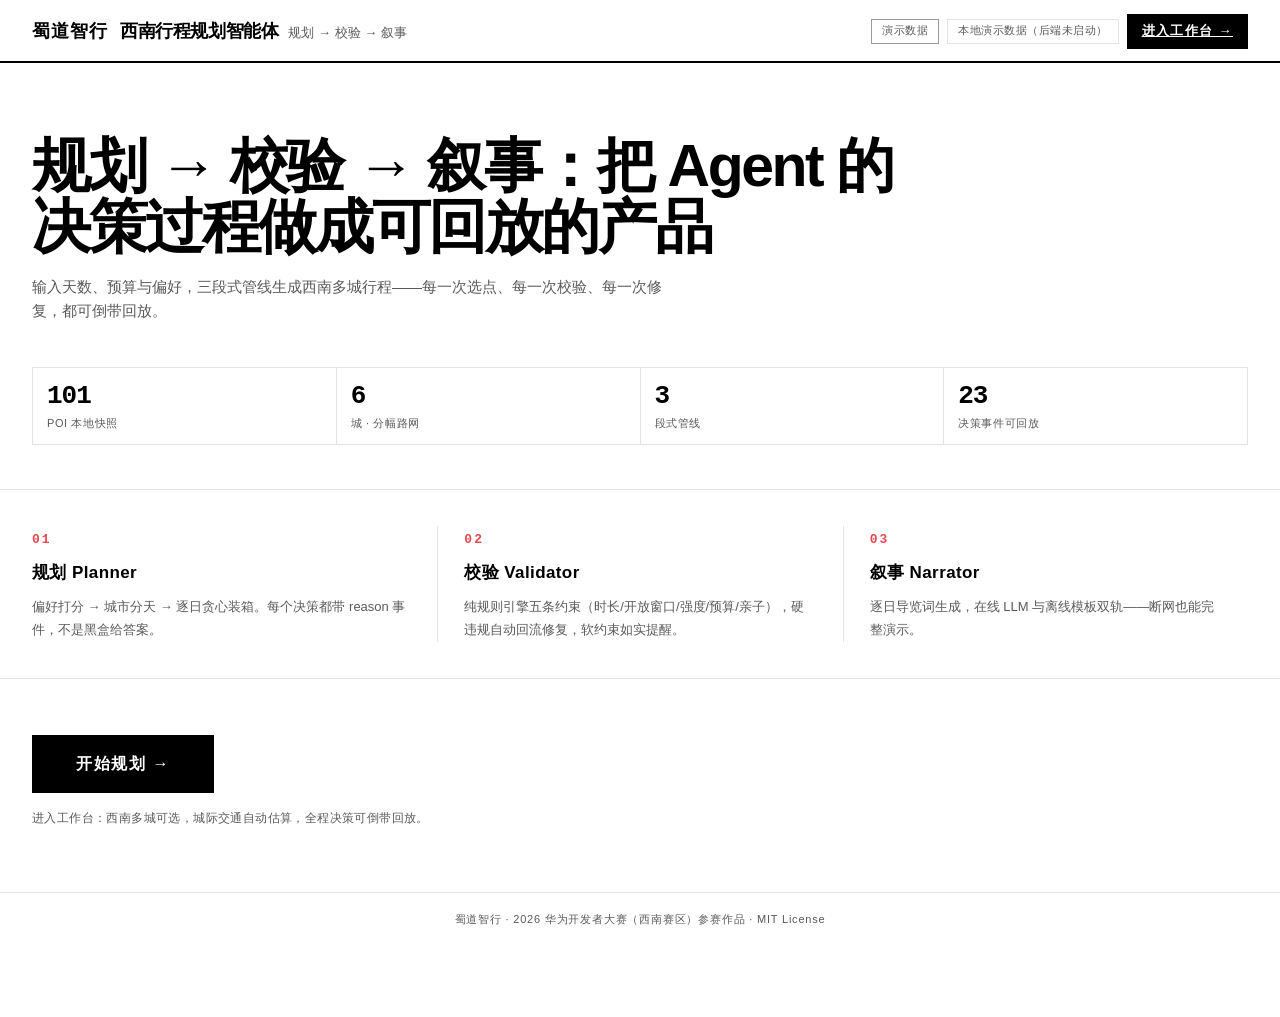
==== commit 838f5dc4: "feat(front): 双页面拆分——index品牌首页/plan规划工作台，旧URL参数自动透传，后端零改动 [user request] - index.html：hero+4数据卡+三步管线(" ====
--- a/static/index.html
+++ b/static/index.html
@@ -15,86 +15,46 @@
   <div class="badges">
     <span class="badge badge-offline" id="badge-offline">离线</span>
     <span class="badge" id="badge-api">检测中…</span>
-    <button class="drawer-btn" id="drawer-btn" aria-expanded="false">Agent 决策回放 ▾</button>
+    <a class="drawer-btn" href="plan.html">进入工作台 →</a>
   </div>
 </header>
 
-<section class="hero">
+<section class="hero home-hero">
   <h1 class="hero-title">规划 → 校验 → 叙事：把 Agent 的决策过程做成可回放的产品</h1>
   <p class="hero-sub">输入天数、预算与偏好，三段式管线生成西南多城行程——每一次选点、每一次校验、每一次修复，都可倒带回放。</p>
   <div class="hero-stats">
     <div class="stat"><span class="stat-n">101</span><span class="stat-l">POI 本地快照</span></div>
     <div class="stat"><span class="stat-n">6</span><span class="stat-l">城 · 分幅路网</span></div>
     <div class="stat"><span class="stat-n">3</span><span class="stat-l">段式管线</span></div>
-    <div class="stat"><span class="stat-n">22</span><span class="stat-l">决策事件可回放</span></div>
+    <div class="stat"><span class="stat-n">23</span><span class="stat-l">决策事件可回放</span></div>
   </div>
 </section>
 
-<div class="layout">
-  <!-- 单栏主列：参数 + 双城路线图 + 逐日行程 -->
-  <main class="left">
-    <form class="params" id="params-form">
-      <label>天数<input id="p-days" type="number" min="1" max="7" value="3"></label>
-      <label>预算<input id="p-budget" type="number" min="500" step="100" value="3000"></label>
-      <label>偏好<input id="p-tags" type="text" value="美食,文化" placeholder="美食,文化,亲子…"></label>
-      <div class="city-pick-wrap">
-        <span class="city-pick-label">城市</span>
-        <div class="city-pick" id="p-cities"></div>
-        <span class="city-pick-hint" id="city-pick-hint">全不勾 = 自动选城</span>
-      </div>
-      <label class="chk"><input id="p-family" type="checkbox">亲子</label>
-      <button type="submit" class="btn-primary" id="btn-run">开始规划</button>
-      <span class="params-hint" id="params-hint" hidden></span>
-    </form>
+<section class="home-steps">
+  <div class="step">
+    <span class="step-no">01</span>
+    <h3>规划 Planner</h3>
+    <p>偏好打分 → 城市分天 → 逐日贪心装箱。每个决策都带 reason 事件，不是黑盒给答案。</p>
+  </div>
+  <div class="step">
+    <span class="step-no">02</span>
+    <h3>校验 Validator</h3>
+    <p>纯规则引擎五条约束（时长/开放窗口/强度/预算/亲子），硬违规自动回流修复，软约束如实提醒。</p>
+  </div>
+  <div class="step">
+    <span class="step-no">03</span>
+    <h3>叙事 Narrator</h3>
+    <p>逐日导览词生成，在线 LLM 与离线模板双轨——断网也能完整演示。</p>
+  </div>
+</section>
 
-    <section class="map-row" id="map-row">
-      <!-- 图幅卡由 map.js setCities() 按行程涉及城市动态渲染（双城结构与旧静态双卡一致） -->
-    </section>
-    <div class="map-under">
-      <div class="map-legend">
-        <span><i class="lg lg-on"></i>排入行程</span>
-        <span><i class="lg lg-dim"></i>候选未排入</span>
-        <span><i class="lg-rm">✕</i>被规则移除</span>
-        <span class="lg-route">—— 当日路线</span>
-      </div>
-      <div class="map-scroll-hint" id="map-scroll-hint" hidden>← 横向滑动查看全部城市 →</div>
-    </div>
+<section class="home-cta">
+  <a class="btn-cta" href="plan.html">开始规划 →</a>
+  <p class="cta-sub">进入工作台：西南多城可选，城际交通自动估算，全程决策可倒带回放。</p>
+</section>
 
-    <section class="days">
-      <nav class="day-tabs" id="day-tabs"></nav>
-      <div class="day-panel" id="day-panel"></div>
-      <div class="budget-bar" id="budget-bar"></div>
-    </section>
-  </main>
+<footer class="home-foot">蜀道智行 · 2026 华为开发者大赛（西南赛区）参赛作品 · MIT License</footer>
 
-  <!-- 底部抽屉：Agent 决策回放（默认收起） -->
-  <aside class="right">
-    <div class="player-head">
-      <h2>Agent 决策回放</h2>
-      <input id="evt-search" type="search" placeholder="过滤事件（标题/理由）…">
-      <button class="drawer-close" id="drawer-close" title="关闭（Esc）">✕ 关闭</button>
-    </div>
-    <div class="player-ctrl">
-      <button id="pc-first" title="跳到开头">⏮</button>
-      <button id="pc-prev" title="上一步">◀</button>
-      <button id="pc-play" class="pc-play" title="播放/暂停">▶</button>
-      <button id="pc-next" title="下一步">▶|</button>
-      <button id="pc-last" title="跳到结尾">⏭</button>
-      <input id="pc-seek" type="range" min="0" max="0" value="0" step="1">
-      <select id="pc-speed">
-        <option value="1">1x</option><option value="2" selected>2x</option><option value="4">4x</option>
-      </select>
-    </div>
-    <div class="evt-list" id="event-list"></div>
-  </aside>
-</div>
-
-<footer class="chat-bar">
-  <span class="chat-hint" id="chat-hints">试试：</span>
-  <input id="chat-input" type="text" placeholder="和规划师说点什么，例如：第二天太赶">
-  <button class="btn-primary" id="btn-send">发送</button>
-</footer>
-
-<script type="module" src="js/main.js"></script>
+<script type="module" src="js/home.js"></script>
 </body>
 </html>
--- a/static/style.css
+++ b/static/style.css
@@ -118,6 +118,56 @@
 }
 .stat-l { display: block; font-size: 11px; color: var(--ink2); letter-spacing: .6px; margin-top: 4px; }
 
+/* ── 品牌首页（index.html 专属：hero 垂直叙事 + 三步管线 + CTA）──── */
+.home-hero {
+  display: block; padding: 72px 32px 44px;
+}
+.home-hero .hero-title { max-width: 900px; }
+.home-hero .hero-sub { max-width: 640px; margin-top: 18px; }
+.home-hero .hero-stats {
+  display: grid; grid-template-columns: repeat(4, 1fr); gap: 1px;
+  margin-top: 44px; background: var(--rule); border: 1px solid var(--rule);
+}
+.home-steps {
+  max-width: 1280px; margin: 0 auto; padding: 36px 32px;
+  display: grid; grid-template-columns: repeat(3, 1fr);
+  border-bottom: 1px solid var(--rule);
+}
+.home-steps .step {
+  padding: 0 26px 0 0;
+  animation: riseIn .38s var(--ease-out) both;
+}
+.home-steps .step:nth-child(1) { animation-delay: 340ms; }
+.home-steps .step:nth-child(2) { animation-delay: 420ms; border-left: 1px solid var(--rule); padding-left: 26px; }
+.home-steps .step:nth-child(3) { animation-delay: 500ms; border-left: 1px solid var(--rule); padding-left: 26px; }
+.step-no {
+  font-family: var(--mono); font-size: 13px; font-weight: 700;
+  color: var(--accent); letter-spacing: 2px;
+}
+.home-steps h3 {
+  font-size: 17px; font-weight: 700; letter-spacing: .4px;
+  margin: 8px 0 10px;
+}
+.home-steps p { font-size: 13px; color: var(--ink2); line-height: 1.75; }
+.home-cta {
+  max-width: 1280px; margin: 0 auto; padding: 56px 32px 64px;
+  animation: riseIn .38s var(--ease-out) 580ms both;
+}
+.btn-cta {
+  display: inline-block; padding: 16px 44px;
+  background: var(--ink); color: var(--bg);
+  font-size: 16px; font-weight: 700; letter-spacing: 1.6px;
+  text-decoration: none; transition: background .14s ease-out, color .14s ease-out;
+}
+.btn-cta:hover { background: var(--accent); color: #fff; }
+.cta-sub { margin-top: 16px; font-size: 12px; color: var(--ink2); letter-spacing: .4px; }
+.home-foot {
+  border-top: 1px solid var(--rule);
+  padding: 18px 32px; text-align: center;
+  font-size: 11px; color: var(--ink2); letter-spacing: .8px;
+}
+a.brand-mark { text-decoration: none; }
+
 /* ═══ 主区：单栏 12 栏 ═══════════════════════════════ */
 .layout {
   max-width: 1280px; margin: 0 auto;
@@ -294,6 +344,8 @@
 }
 .day-tab:hover { color: var(--ink); }
 .day-tab.on { color: var(--ink); font-weight: 700; border-bottom-color: var(--ink); }
+.day-tab.adv { color: var(--accent); }
+.day-tab.adv.on { color: var(--accent); border-bottom-color: var(--accent); }
 .day-panel { padding: 8px 0 4px; }
 
 /* 行程条目：左时间 + 中名称 + 右标签说明；竖线分隔 */
@@ -507,8 +559,8 @@
   border-top: 2px solid var(--ink);
 }
 .chat-hint { font-size: 12.5px; color: var(--ink2); white-space: nowrap; }
-.chat-hint span { color: var(--ink); cursor: pointer; margin-left: 6px; border-bottom: 1px solid var(--rule); }
-.chat-hint span:hover { border-bottom-color: var(--accent); color: var(--accent); }
+.chat-hint span { color: var(--ink); cursor: pointer; margin-left: 4px; margin-right: 10px; border-bottom: 1px dashed var(--rule); padding-bottom: 1px; }
+.chat-hint span:hover { border-bottom-color: var(--accent); color: var(--accent); border-bottom-style: solid; }
 #chat-input {
   flex: 1; background: var(--bg); border: none;
   border-bottom: 1px solid var(--ink);
@@ -564,4 +616,10 @@
   .map-svg { height: 240px; }
   .evt { grid-template-columns: 56px 1fr; }
   .evt-reason { grid-area: auto; grid-column: 2; border-left: none; padding-left: 0; }
+  /* 首页：数据卡 2 列、三步管线纵向堆叠 */
+  .home-hero .hero-stats { grid-template-columns: repeat(2, 1fr); }
+  .home-steps { grid-template-columns: 1fr; }
+  .home-steps .step:nth-child(2), .home-steps .step:nth-child(3) {
+    border-left: none; padding-left: 0; border-top: 1px solid var(--rule); padding-top: 20px;
+  }
 }
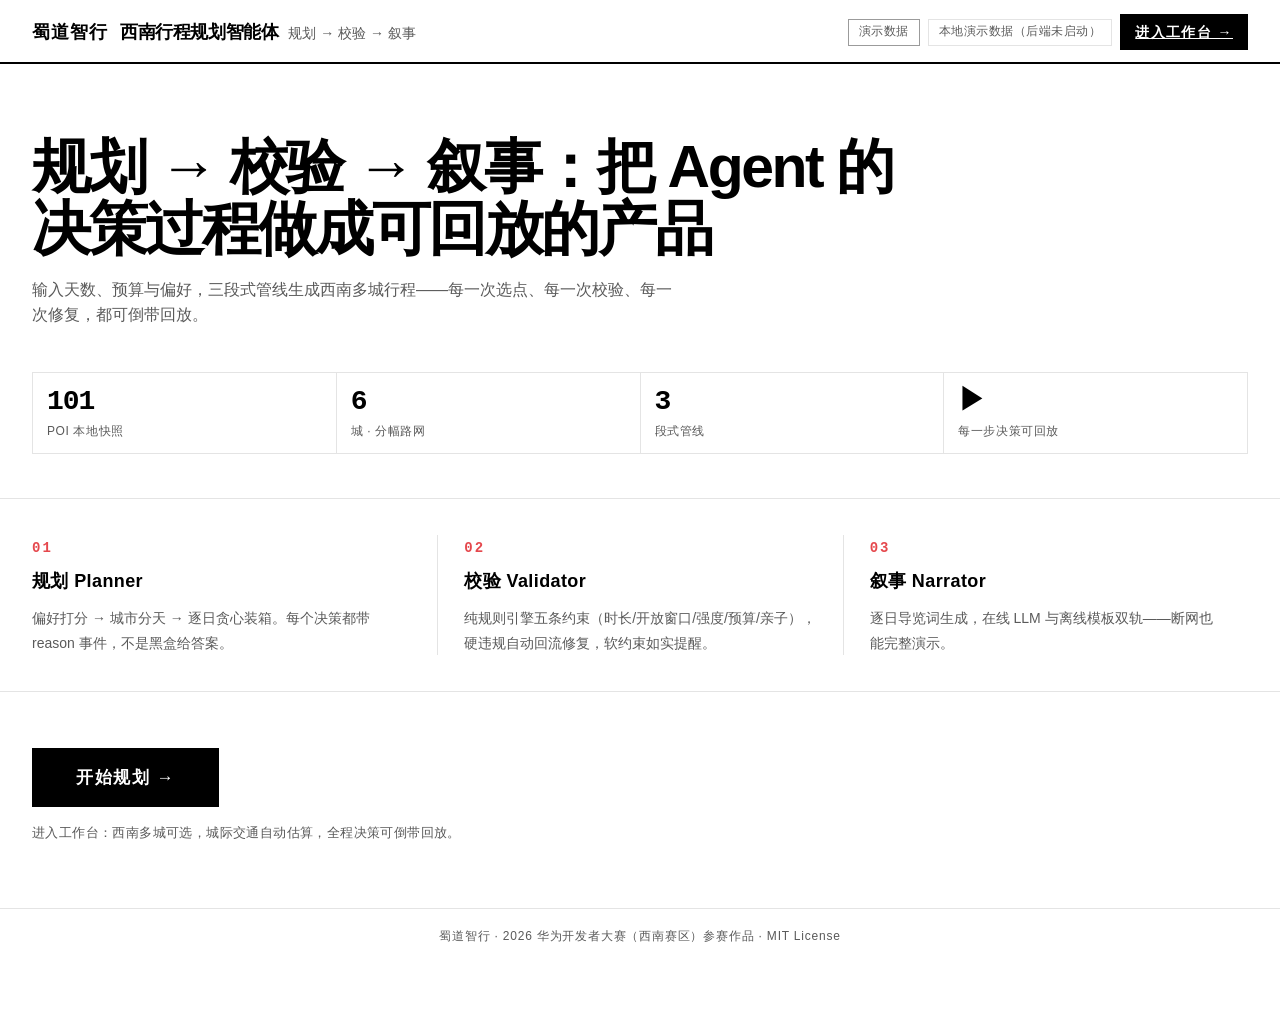
==== commit 53c4c4e5: "feat(front): 首页统计动态化+03H回归锁补齐（去重/丢天/餐数） [user 03H任务D+H3] - 任务D：index.html 四张统计卡去硬编码（101/6/23全是过期数字——" ====
--- a/static/index.html
+++ b/static/index.html
@@ -23,10 +23,10 @@
   <h1 class="hero-title">规划 → 校验 → 叙事：把 Agent 的决策过程做成可回放的产品</h1>
   <p class="hero-sub">输入天数、预算与偏好，三段式管线生成西南多城行程——每一次选点、每一次校验、每一次修复，都可倒带回放。</p>
   <div class="hero-stats">
-    <div class="stat"><span class="stat-n">101</span><span class="stat-l">POI 本地快照</span></div>
-    <div class="stat"><span class="stat-n">6</span><span class="stat-l">城 · 分幅路网</span></div>
+    <div class="stat"><span class="stat-n" data-stat="poi">—</span><span class="stat-l">POI 本地快照</span></div>
+    <div class="stat"><span class="stat-n" data-stat="city">—</span><span class="stat-l">城 · 分幅路网</span></div>
     <div class="stat"><span class="stat-n">3</span><span class="stat-l">段式管线</span></div>
-    <div class="stat"><span class="stat-n">23</span><span class="stat-l">决策事件可回放</span></div>
+    <div class="stat"><span class="stat-n">▶</span><span class="stat-l">每一步决策可回放</span></div>
   </div>
 </section>
 
--- a/static/style.css
+++ b/static/style.css
@@ -622,4 +622,79 @@
   .home-steps .step:nth-child(2), .home-steps .step:nth-child(3) {
     border-left: none; padding-left: 0; border-top: 1px solid var(--rule); padding-top: 20px;
   }
-}+}
+
+/* ═══ 字号阶梯提升（第十三轮：用户反馈「字体有点小」）══════════════════
+   原则：+1px 为主（微小字 11→12、辅助字 12/12.5→13、正文 13/13.5→14/14.5），
+   标题 +1~2px；网格/间距/字重/颜色一律不动，只调字号与 SVG 内文字。
+   集中覆盖而非逐处改原规则：可审阅、可整体回滚。 */
+
+/* 顶栏与徽标 */
+.brand-sub { font-size: 14px; }              /* 13→14 */
+.badge { font-size: 12px; }                  /* 11→12 */
+.drawer-btn { font-size: 14px; }             /* 13→14 */
+
+/* 首页 */
+.hero-sub { font-size: 16px; }               /* 15→16 */
+.stat-n { font-size: 28px; }                 /* 26→28 */
+.stat-l { font-size: 12px; }                 /* 11→12 */
+.step-no { font-size: 14px; }                /* 13→14 */
+.home-steps h3 { font-size: 18px; }          /* 17→18 */
+.home-steps p { font-size: 14px; }           /* 13→14 */
+.btn-cta { font-size: 17px; }                /* 16→17 */
+.cta-sub { font-size: 13px; }                /* 12→13 */
+.home-foot { font-size: 12px; }              /* 11→12 */
+
+/* 参数条 */
+.params label { font-size: 12px; }           /* 11→12 */
+.chk { font-size: 14px; }                    /* 13.5→14 */
+.btn-primary { font-size: 14px; }            /* 13.5→14 */
+.city-pick-label { font-size: 12px; }        /* 11→12 */
+.city-pick-hint { font-size: 12px; }         /* 11→12 */
+.city-pick .chk { font-size: 12px; }         /* 11→12（城市多选项） */
+.params-hint { font-size: 12px; }            /* 11→12 */
+
+/* 图幅与图例 */
+.map-title { font-size: 14px; }              /* 13→14 */
+.city-meta { font-size: 12px; }              /* 11→12 */
+.map-under { font-size: 12px; }              /* 11→12 */
+.daytag { font-size: 11px; }                 /* 10→11（SVG 天序标记） */
+.poi-tip { font-size: 13px; }                /* 12→13 */
+.poi-tip .t-name { font-size: 14px; }        /* 13→14 */
+.poi-tip .t-row { font-size: 12px; }         /* 11→12 */
+
+/* 空态引导 */
+.empty-title { font-size: 16px; }            /* 15→16 */
+.empty-line { font-size: 13.5px; }           /* 12→13.5 */
+
+/* 逐日行程 */
+.day-tab { font-size: 15px; }                /* 14→15 */
+.it-time { font-size: 13px; }                /* 12→13 */
+.it-name { font-size: 16px; }                /* 15→16 */
+.it-name .price { font-size: 13px; }         /* 12→13 */
+.it-tags { font-size: 12px; }                /* 11→12 */
+.it-sum { font-size: 14.5px; }               /* 13.5→14.5（行程摘要正文） */
+.it-reasons { font-size: 12px; }             /* 11→12 */
+.it-meal { font-size: 13px; }                /* 12→13 */
+.it-rail { font-size: 12px; }                /* 11→12 */
+.rm-tag { font-size: 11px; }                 /* 10→11 */
+.day-load { font-size: 13px; }               /* 12→13 */
+.day-narrative { font-size: 14.5px; }        /* 13.5→14.5 */
+.budget-bar { font-size: 14px; }             /* 13→14 */
+.budget-bar .total { font-size: 16px; }      /* 15→16 */
+
+/* 回放抽屉（核心卖点，可读性优先） */
+.player-head h2 { font-size: 13px; }         /* 12→13 */
+.drawer-close { font-size: 14px; }           /* 12→14 */
+#evt-search { font-size: 14px; }             /* 13→14 */
+.player-ctrl button { font-size: 13px; }     /* 12→13 */
+#pc-speed { font-size: 13px; }               /* 12→13 */
+.streaming-hint { font-size: 12px; }         /* 11→12 */
+.evt-seq { font-size: 11px; }                /* 10→11 */
+.evt-title { font-size: 14px; }              /* 13→14 */
+.evt-reason { font-size: 14px; }             /* 13→14 */
+.evt-stage { font-size: 10.5px; }            /* 9.5→10.5 */
+
+/* 对话栏 */
+.chat-hint { font-size: 13.5px; }            /* 12.5→13.5 */
+#chat-input { font-size: 15px; }             /* 14→15 */
